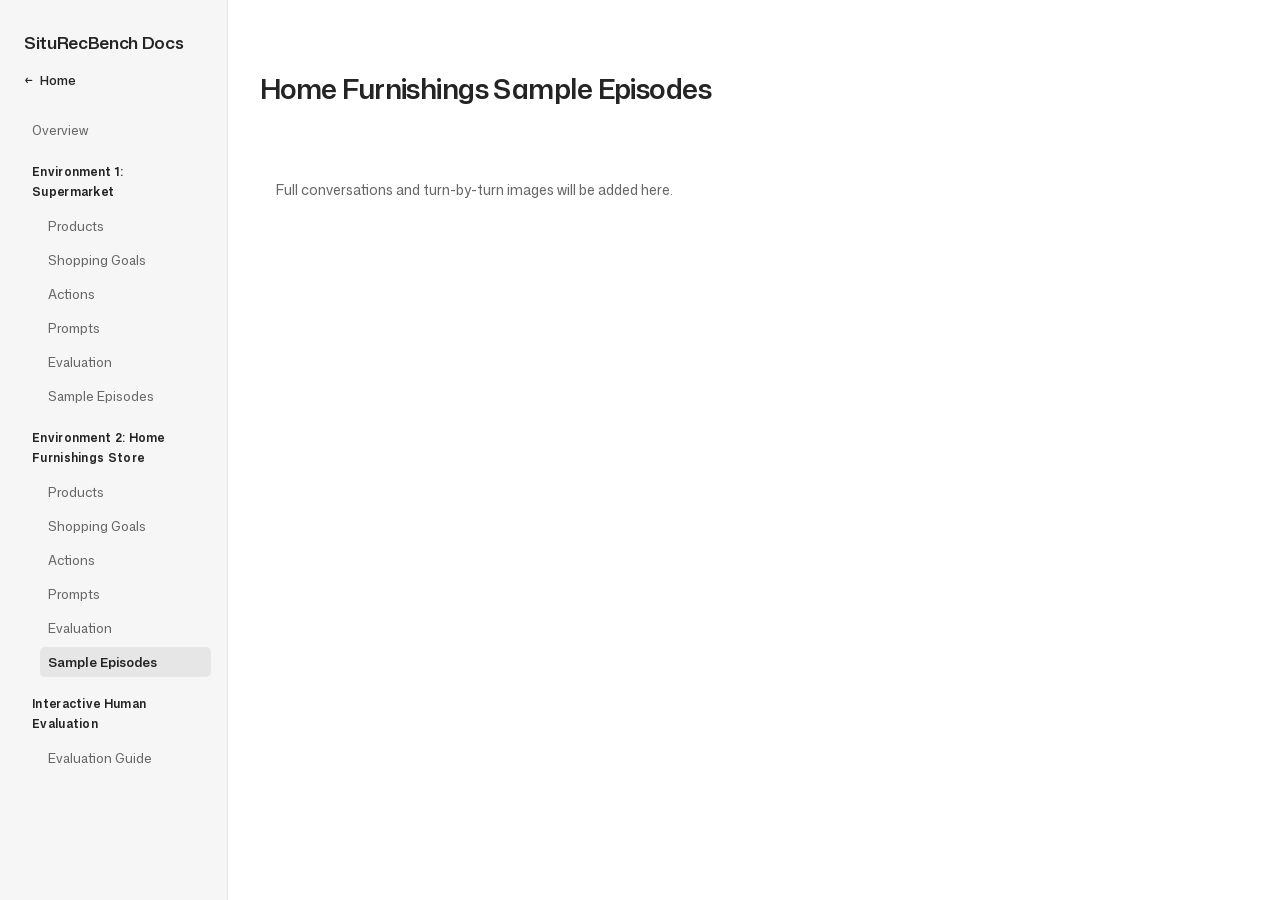
==== SituRecBench/details_pages/furniture_sample_episodes.html @ 9d817281 "Publish SituRecBench website" ====
<!doctype html>
<html lang="en">
<head>
<meta charset="utf-8">
<meta name="viewport" content="width=device-width, initial-scale=1">
<title>Home Furnishings Sample Episodes</title>
<link rel="preload" href="../assets/fonts/mona-sans/MonaSansVF.woff2" as="font" type="font/woff2" crossorigin="anonymous">
<link rel="stylesheet" href="../assets/fonts/mona-sans/fonts.css">

<style data-details-shared>
:root {
  --anchor-offset:24px;
  --content-width:840px;
  --data-width:1040px;
  --bg:#ffffff;
  --panel:#ffffff;
  --paper:#f6f6f6;
  --ink:#242424;
  --muted:#666666;
  --line:#363636;
  --soft-line:#dedede;
  --accent:#555555;
  --hover:#f2f2f2;
  --frame-line:rgba(36,36,36,.10);
  --strong-line:rgba(36,36,36,.20);
  --frame:1px solid var(--frame-line);
  --divider:1px solid rgba(36,36,36,.08);
  --radius:10px;
  --radius-sm:6px;
  --shadow:0 8px 24px rgba(0,0,0,.05);
  --shadow-soft:none;
  --fs-body:15px;
  --fs-sm:14px;
  --docs-nav-size:13px;
  --docs-nav-line:20px;
  --docs-brand-size:17px;
  --docs-nav-row-padding:5px;
  --docs-nav-item-gap:4px;
  --docs-nav-group-gap:12px;
  --docs-top-space:29.3px;
  --docs-brand-line:26px;
  --docs-brand-gap:16px;
  --docs-home-line:19.6px;
  --docs-home-gap:24px;
  --docs-main-top:calc(var(--docs-top-space) + var(--docs-brand-line) + var(--docs-brand-gap));
}
* { box-sizing:border-box; scrollbar-width:none; }
*::-webkit-scrollbar { display:none; }
button, input, select, textarea, pre, code, kbd, samp { font-family:var(--font-family); }
html { scroll-behavior:auto; background:var(--bg); }
body { position:relative; isolation:isolate; margin:0; color:var(--ink); background:var(--bg); font-family:var(--font-family); font-size:var(--fs-body); line-height:1.65; text-rendering:optimizeLegibility; -webkit-font-smoothing:antialiased; }
body.details-document { display:grid; grid-template-columns:204px minmax(0, 1fr) 144px; column-gap:32px; align-items:start; align-content:start; min-height:100dvh; padding:0 24px; }
body.product-document, body.shopping-goals-document { --content-width:var(--data-width); }
button, input, select { font:inherit; }
a:focus-visible, button:focus-visible, input:focus-visible, select:focus-visible, summary:focus-visible { outline:2px solid var(--accent); outline-offset:4px; }
[hidden] { display:none !important; }
main :is(h1,h2,h3)[id], main section[id] { scroll-margin-top:var(--anchor-offset, 108px); }
a { color:inherit; text-decoration:none; }
.skip-link { position:fixed; top:12px; left:24px; z-index:100; padding:10px 14px; border-radius:var(--radius-sm); background:var(--ink); color:var(--panel); transform:translateY(-200%); }
.skip-link:focus { transform:none; }
.docs-sidebar { display:block; grid-column:1; grid-row:1 / span 2; position:sticky; top:0; z-index:30; width:calc(100% + 24px); min-width:0; height:100dvh; min-height:0; margin-left:-24px; padding:var(--docs-top-space) 16px var(--docs-top-space) 24px; overflow-x:hidden; overflow-y:auto; overscroll-behavior:contain; border-right:var(--divider); background:var(--paper); font-family:var(--font-family); font-size:var(--docs-nav-size); line-height:var(--docs-nav-line); }
.docs-sidebar-header { align-self:start; min-width:0; }
.docs-brand { display:inline-block; margin-bottom:var(--docs-brand-gap); color:var(--ink); font-size:var(--docs-brand-size); font-weight:600; line-height:var(--docs-brand-line); letter-spacing:-.02em; white-space:nowrap; }
.docs-brand span { color:inherit; font-weight:inherit; }
.docs-navigation { margin:0; padding:0; border:0; background:transparent; }
.docs-tree { display:grid; gap:var(--docs-nav-group-gap); font-size:var(--docs-nav-size); line-height:var(--docs-nav-line); }
.docs-tree ul { margin:0; padding:0; list-style:none; }
.docs-overview .docs-page-link { font-weight:400; }
.docs-group { margin:0; }
.docs-scene { margin:0; }
.docs-scene + .docs-scene { margin-top:var(--docs-nav-group-gap); }
.docs-scene > .docs-scene-label { display:flex; align-items:center; justify-content:flex-start; gap:0; margin:0; padding:var(--docs-nav-row-padding) 8px; color:var(--ink); font-size:12px; font-weight:650; line-height:inherit; letter-spacing:.025em; }
.docs-scene ul { padding:var(--docs-nav-item-gap) 0 0 16px; }
.docs-tree li + li { margin-top:0; }
.docs-scene li + li { margin-top:var(--docs-nav-item-gap); }
.docs-page-link { display:block; padding:var(--docs-nav-row-padding) 8px; border-radius:5px; color:var(--muted); font-size:inherit; font-weight:400; line-height:inherit; overflow-wrap:anywhere; transition:color 80ms ease, background 80ms ease; }
.docs-page-link:hover { color:var(--ink); background:var(--hover); text-decoration:none; }
.docs-page-link[aria-current="page"] { color:var(--ink); background:#e6e6e6; font-weight:600; }
.docs-home { display:flex; align-items:center; gap:7px; width:fit-content; margin:0 0 var(--docs-home-gap); color:var(--ink); font-size:13px; font-weight:500; line-height:var(--docs-home-line); }
.docs-home:hover { color:var(--ink); }
.docs-sidebar a:focus-visible { outline-offset:-2px; }
@media (min-width:901px) and (max-height:760px) {
  .docs-sidebar { --docs-nav-row-padding:4px; --docs-nav-item-gap:5px; --docs-nav-group-gap:10px; --docs-home-gap:20px; }
}
@media (min-width:901px) and (max-height:680px) {
  .docs-sidebar { --docs-nav-row-padding:2px; --docs-nav-item-gap:2px; --docs-nav-group-gap:9px; --docs-home-gap:16px; }
}
.page-wrap { grid-column:2; grid-row:1; width:100%; min-width:0; max-width:var(--content-width); padding:0; margin:var(--docs-main-top) auto 64px; scroll-margin-top:24px; }
.overview-document .page-wrap { grid-column:2 / -1; grid-row:1; }
.page-wrap :where(div, section, article, header, details, pre) { min-width:0; }
.page-wrap :where(code, h1, h2, h3, summary, .api-group-note) { overflow-wrap:anywhere; }
.page-content, .hero, .stack, .profile-list, .api-compact, .api-card-body, .api-group, .run-command { grid-template-columns:minmax(0, 1fr); }
.product-page-shell { --content-width:var(--data-width); }
.page-content { min-width:0; display:grid; gap:28px; }
.section-nav { grid-column:3; grid-row:1; position:sticky; top:0; display:flex; align-items:center; height:100dvh; min-width:0; max-width:100%; }
.floating-rail { width:100%; min-width:0; max-width:100%; max-height:calc(100dvh - 96px); padding:0; overflow:auto; border:0; background:transparent; box-shadow:none; }
.floating-rail-links { display:grid; gap:8px; }
.floating-rail-heading { margin:0 0 12px; color:var(--muted); font-size:12px; font-weight:600; text-align:right; }
.floating-rail a { min-height:36px; display:flex; align-items:center; justify-content:flex-end; padding:4px 0; color:#767676; font-size:12px; font-weight:400; line-height:1.4; text-align:right; overflow-wrap:anywhere; opacity:1; transition:font-size 80ms ease, color 80ms ease; }
.floating-rail a:hover, .floating-rail a:focus-visible, .floating-rail a.active { color:var(--line); font-size:12.5px; }
.floating-rail a:focus-visible { outline-offset:-2px; }
.page-tools { display:none; align-items:center; justify-content:flex-end; }
.page-wrap > .page-tools { display:none; margin-bottom:16px; }
.page-tools .section-menu > summary { display:inline-flex; align-items:center; gap:0; width:fit-content; margin:0; padding:0; border:0; background:transparent; color:var(--muted); font-size:12px; font-weight:400; line-height:1.65; text-decoration:none; }
.page-tools .section-menu > summary:hover { color:var(--ink); text-decoration:underline; text-underline-offset:3px; }
.page-tools .section-menu { position:relative; display:none; flex:none; margin:0; padding:0; border:0; }
.section-menu > summary { list-style:none; }
.section-menu > summary::-webkit-details-marker { display:none; }
.section-menu-slot { position:absolute; z-index:45; top:calc(100% + 10px); right:0; width:min(320px, calc(100vw - 40px)); padding:10px 14px; border:var(--frame); border-radius:6px; background:var(--bg); box-shadow:0 6px 20px rgba(0,0,0,.06); }
.section-menu-slot .floating-rail { max-height:min(55dvh, 360px); overflow-y:auto; }
.section-menu-slot .floating-rail-links { display:grid; gap:2px; }
.section-menu-slot .floating-rail-heading { margin-bottom:6px; text-align:left; }
.section-menu-slot .floating-rail a { justify-content:flex-start; min-height:32px; padding:6px 0; text-align:left; white-space:normal; opacity:1; color:var(--muted); }
.section-menu-slot .floating-rail a.active { color:var(--ink); }
.hero { display:grid; gap:12px; padding:12px 0 24px; border-bottom:var(--divider); }
.overview-document .hero { gap:8px; padding:0; border-bottom:0; }
.overview-document .page-content { gap:28px; }
.overview-document .section-heading { margin-top:0; }
.overview-document .stack { gap:8px; }
.overview-directory { display:grid; gap:32px; }
body.details-document.overview-document main.page-wrap .overview-directory > section { display:grid; gap:16px; min-width:0; }
.overview-directory h2 { margin:0; }
.overview-links { display:flex; flex-wrap:wrap; gap:16px 12px; margin-left:var(--docs-content-indent); }
.overview-directory .overview-button { display:inline-flex; align-items:center; justify-content:center; justify-self:start; min-height:42px; min-width:136px; max-width:100%; padding:10px 16px; border:0; border-radius:6px; background:var(--paper); color:var(--ink); font-size:13px; font-weight:500; line-height:1.6; text-decoration:none; transition:background 80ms ease; }
.overview-directory .overview-button:hover { background:#ebebeb; }
.overview-directory .overview-button:focus-visible { outline:2px solid var(--accent); outline-offset:3px; }
.overview-human-link .overview-button { margin-left:var(--docs-content-indent); }
.hero p, .muted { margin:0; color:var(--muted); }
.hero > p { max-width:68ch; }
.hero > p:first-child { color:var(--accent); font-size:14px; font-weight:600; }
.section-heading { display:grid; gap:6px; margin-top:8px; }
.section-heading p { margin:0; color:var(--accent); font-size:14px; }
.section-heading h2 { margin:0; }
.hero h1 { margin:0; max-width:26ch; font-size:30px; font-weight:600; line-height:1.2; letter-spacing:-.02em; text-wrap:balance; }
.page-grid { display:grid; grid-template-columns:minmax(0, 1fr); gap:0; margin-top:0; }
.page-button { display:grid; grid-template-columns:136px minmax(0, 1fr); align-items:baseline; gap:20px; margin:0 -8px; padding:10px 8px; border:0; border-radius:4px; background:transparent; box-shadow:none; transition:background 80ms ease; }
.page-button:hover { background:var(--paper); }
.page-button strong { font-size:15px; font-weight:600; }
.page-button:hover strong { text-decoration:underline; text-underline-offset:3px; }
.page-button span { color:var(--muted); font-size:14px; line-height:1.6; }
.panel { min-width:0; padding:8px 0; border:0; border-radius:0; background:transparent; box-shadow:none; }
.stack { min-width:0; display:grid; gap:16px; }
.two-col { display:grid; grid-template-columns:repeat(2, minmax(0, 1fr)); gap:28px; align-items:start; }
h2 { margin:0 0 12px; font-size:24px; font-weight:600; line-height:1.3; letter-spacing:-.015em; }
h3 { margin:18px 0 10px; font-size:16px; font-weight:600; line-height:1.4; }
pre { margin:0; padding:18px; max-width:100%; max-height:520px; overflow:auto; border:0; border-radius:var(--radius-sm); background:var(--paper); white-space:pre-wrap; overflow-wrap:anywhere; font:14px/1.7 var(--font-family); }
details { border:0; border-radius:0; background:transparent; }
summary { padding:14px 0; cursor:pointer; font-weight:600; }
details[open] > pre { max-height:none; overflow:auto; }
.shopping-goals-page { display:grid; gap:0; min-width:0; }
.shopping-goals-header { display:grid; gap:12px; padding:8px 0 40px; }
.shopping-goals-header h1 { margin:0; color:var(--ink); font-size:30px; line-height:1.2; font-weight:600; letter-spacing:-.6px; }
.shopping-goals-header p { margin:0; color:var(--muted); font-size:15px; line-height:1.65; }
.shopping-goals-page .profile-list { display:grid; grid-template-columns:minmax(0, 1fr); gap:48px; }
.profile-group { display:grid; grid-template-columns:repeat(2, minmax(0, 1fr)); grid-template-rows:repeat(2, auto); gap:64px; min-height:calc(100dvh - 48px); padding:40px 0; align-content:space-around; align-items:start; }
.profile-group-single { min-height:0; grid-template-rows:auto; align-items:start; }
.profile-shopping-goals { display:grid; min-width:0; gap:16px; padding:20px; border:0; border-radius:var(--radius); background:var(--paper); box-shadow:none; }
.profile-json > summary, .shopping_goal-json > summary { display:grid; grid-template-columns:minmax(0, 1fr); align-items:start; gap:6px; padding:0; color:var(--ink); font-weight:400; list-style:none; }
.profile-json > summary::-webkit-details-marker, .shopping_goal-json > summary::-webkit-details-marker { display:none; }
.profile-json h3 { display:flex; align-items:baseline; gap:10px; margin:0; font-weight:400; }
.profile-number, .shopping_goal-number { flex-shrink:0; color:var(--muted); font-size:12px; font-weight:400; line-height:1.65; font-variant-numeric:tabular-nums; }
.profile-number { text-transform:uppercase; }
.profile-name { color:var(--ink); font-size:15px; font-weight:600; line-height:1.5; overflow-wrap:anywhere; }
.profile-json pre, .shopping_goal-json pre { margin-top:12px; padding:14px; border:0; background:var(--paper); font-size:14px; }
.shopping-goals-page summary:focus-visible { outline:2px solid var(--accent); outline-offset:3px; }
.json-label { color:var(--ink); font-size:14px; font-weight:600; }
.shopping_goal-row { display:grid; grid-template-columns:repeat(2, minmax(0, 1fr)); gap:16px; align-items:stretch; }
.shopping_goal-card { min-width:0; min-height:136px; padding:20px; background:var(--bg); border:1px solid #efefef; border-radius:var(--radius-sm); }
.shopping_goal-json > summary { gap:8px; }
.shopping_goal-number { grid-column:1; }
.shopping_goal-text { grid-column:1 / -1; color:var(--ink); font-size:14px; font-weight:600; line-height:1.75; overflow-wrap:anywhere; }
.actions-page { display:grid; gap:32px; }
.actions-header, .actions-section-heading { display:grid; gap:12px; }
.actions-section-heading { display:flex; flex-wrap:wrap; align-items:baseline; gap:4px 12px; }
.actions-header { padding:8px 0 0; }
.actions-header h1 { margin:0; font-size:30px; line-height:1.2; font-weight:600; letter-spacing:-.6px; }
.actions-header p, .actions-section-heading p { margin:0; color:var(--muted); font-size:15px; }
.actions-section { display:grid; gap:20px; }
.actions-section-heading h2 { margin:0; font-size:16px; font-weight:600; line-height:1.5; }
.actions-section-heading p { font-size:13px; line-height:1.5; }
.action-list { min-width:0; margin:0; padding:0; list-style:none; }
.action-entry { min-width:0; }
.action-entry + .action-entry { border-top:var(--divider); }
.action-description { min-width:0; margin:0; color:var(--muted); font-size:14px; font-weight:400; line-height:1.6; overflow-wrap:anywhere; }
.action-description code { font-family:inherit; font-size:inherit; }
.action-name { color:var(--ink); font-weight:600; white-space:nowrap; }
.action-entry > .action-description, .action-call > summary { display:block; width:100%; padding:12px var(--docs-content-indent) 16px; font-size:14px; line-height:1.6; list-style:none; }
.action-entry:first-child > .action-description, .action-entry:first-child .action-call > summary { padding-top:0; }
.action-call > summary::-webkit-details-marker { display:none; }
.action-call-body { display:grid; gap:12px; position:relative; min-width:0; padding:16px calc(2 * var(--docs-content-indent)) 12px; background:#fafafa; }
.action-call-body p { margin:0; color:var(--muted); font-size:14px; }
.action-call-body pre { padding:0; background:transparent; font:13px/1.65 var(--font-family); }
.metric-formula { display:flex; align-items:center; min-width:0; max-width:100%; overflow-x:auto; padding:8px 0; color:var(--ink); font-size:16px; }
.metric-formula math { flex:none; margin:0; }
.metric-fold .action-name { white-space:normal; }
.metric-body p { overflow-wrap:anywhere; }
@media (max-width:600px) { .metric-formula { font-size:14px; } }
.reference-page { display:grid; gap:40px; }
.reference-header { display:grid; gap:12px; padding:8px 0 0; }
.reference-header h1 { margin:0; font-size:30px; line-height:1.2; font-weight:600; letter-spacing:-.6px; }
.reference-header p { margin:0; color:var(--muted); font-size:15px; }
.reference-section { display:grid; gap:20px; }
.reference-section h2 { margin:0; font-size:22px; }
.reference-fold { border-bottom:var(--divider); }
.reference-fold > summary { display:grid; grid-template-columns:180px minmax(0, 1fr); gap:24px; padding:20px 0; list-style:none; }
.reference-fold > summary::-webkit-details-marker { display:none; }
.reference-name { color:var(--ink); font-size:15px; font-weight:600; line-height:1.7; }
.reference-description { color:var(--muted); font-size:14px; font-weight:400; line-height:1.7; }
.reference-fold-body { display:grid; gap:16px; padding:0 0 24px; }
.reference-fold-body pre { font-size:13px; }
.reference-table { width:100%; table-layout:fixed; border-collapse:collapse; text-align:left; }
.reference-name-column { width:204px; }
.reference-table th, .reference-table td { padding:18px 0; border-bottom:var(--divider); vertical-align:top; font-size:14px; line-height:1.7; overflow-wrap:anywhere; }
.reference-table th { padding-right:24px; font-size:15px; font-weight:600; }
.reference-table thead th { padding-top:0; padding-bottom:12px; color:var(--muted); font-size:12px; font-weight:500; }
.reference-section > p { margin:0; color:var(--muted); font-size:14px; }
.prompt-roles { --prompt-indent:16px; display:grid; gap:32px; }
.prompt-roles > .prompt-role { display:grid; gap:12px; min-width:0; padding:0; border:0; }
.prompt-roles > .reference-fold > .reference-fold-body { padding:0; background:transparent; }
.prompt-message-list { display:grid; gap:0; }
.prompt-message + .prompt-message { border-top:var(--divider); }
.prompt-message, .prompt-text { min-width:0; }
.prompt-message-body, .prompt-system-parts { display:grid; gap:12px; min-width:0; }
.prompt-message-body { position:relative; padding:10px calc(2 * var(--prompt-indent)); background:#fafafa; }
.prompt-message-body > span[id], .prompt-long-body > span[id] { position:absolute; top:0; left:0; }
.prompt-message pre { margin:0; }
.prompt-message > summary span, .prompt-long-content > summary span { color:var(--muted); font-weight:400; }
.prompt-message > summary, .prompt-long-content > summary { padding:6px 0; color:var(--ink); font-size:13px; cursor:pointer; list-style:none; }
.prompt-message > summary { padding:10px var(--prompt-indent); }
.prompt-role-heading { margin:0; padding:0; color:var(--ink); font-size:16px; font-weight:600; line-height:1.5; }
.prompt-long-body { position:relative; min-width:0; padding:8px var(--prompt-indent); background:#f4f4f4; }
.prompt-message pre { background:transparent; border:0; border-radius:0; }
.prompt-long-body > pre { padding:0; }
.prompt-text[data-content-format="json"], .prompt-text[data-content-format="text"] { min-width:0; }
.prompt-text[data-content-format="json"] > pre, .prompt-text[data-content-format="text"] > pre { padding:0; background:transparent; border:0; border-radius:0; }
.prompt-text[data-content-format="json"] > .prompt-fragment > pre, .prompt-text[data-content-format="text"] > .prompt-fragment > pre { padding:0; background:transparent; border:0; border-radius:0; }
.prompt-text > details[data-template-token] > summary { color:var(--ink); font-weight:400; text-decoration:none; }
.prompt-text > details[data-template-token] > summary > code { padding:2px 5px; border-radius:3px; background:#ededed; font:12px/1.7 ui-monospace, SFMono-Regular, Consolas, "Liberation Mono", monospace; overflow-wrap:anywhere; box-decoration-break:clone; -webkit-box-decoration-break:clone; }
.prompt-image-sample { display:block; width:auto; max-width:100%; height:auto; margin:0 0 12px; }
.prompt-markdown { min-width:0; font-size:14px; line-height:1.7; overflow-wrap:anywhere; }
.prompt-markdown p { margin:0 0 12px; }
body.details-document main.page-wrap .prompt-markdown :is(h1,h2,h3,h4,h5,h6) { margin:18px 0 8px; font-size:16px; font-weight:600; line-height:1.5; letter-spacing:normal; }
.prompt-markdown :is(ul,ol) { margin:0 0 12px; padding-left:22px; }
.prompt-markdown li { margin:4px 0; }
.prompt-markdown li > p { margin:0; }
body.details-document main.page-wrap .prompt-markdown > :first-child { margin-top:0; }
body.details-document main.page-wrap .prompt-markdown > :last-child { margin-bottom:0; }
.prompt-markdown code { font-family:var(--font-family); font-size:inherit; overflow-wrap:anywhere; }
@media (max-width:700px) {
  .prompt-roles { --prompt-indent:12px; }
  .reference-header h1 { font-size:28px; }
  .reference-fold > summary { grid-template-columns:minmax(0, 1fr); gap:6px; padding:16px 0; }
  .reference-name-column { width:34%; }
  .reference-table th { padding-right:16px; font-size:14px; }
}
@media (max-width:700px) {
  .actions-header h1 { font-size:28px; }
}
@media (min-width:901px) and (max-height:760px) {
  .profile-group { padding:24px 0; row-gap:24px; }
  .shopping_goal-card { min-height:116px; padding:16px 20px; }
}
@media (max-width:700px) {
  .shopping-goals-header h1 { font-size:28px; }
  .profile-group { grid-template-columns:minmax(0, 1fr); }
  .profile-shopping-goals { padding:16px; }
  .shopping_goal-card { min-height:124px; padding:16px; }
}
@media (max-width:900px) {
  .profile-group { min-height:0; grid-template-rows:none; gap:48px 32px; padding:16px 0; align-items:start; }
}
.api-lead { display:grid; gap:10px; }
.class-signature, .method-signature, .attribute-signature { margin:0; padding:14px 16px; border:0; border-radius:var(--radius-sm); background:var(--paper); color:var(--ink); font:14px/1.65 var(--font-family); overflow:auto; }
.api-list { display:grid; gap:9px; margin:0; padding:0; list-style:none; }
.api-list li { display:grid; gap:4px; padding:10px 0; border-bottom:var(--divider); }
.api-list li:last-child { border-bottom:0; }
.api-list code, .api-card code { font-family:var(--font-family); font-size:.95em; }
.api-card { display:block; border:0; border-bottom:var(--divider); border-radius:0; background:transparent; box-shadow:none; overflow:visible; }
.api-card > summary { display:grid; gap:8px 16px; padding:20px 0; list-style:none; cursor:pointer; background:transparent; }
.api-card > summary::-webkit-details-marker { display:none; }
.api-card[open] > summary { border-bottom:0; background:transparent; }
.api-summary-head { min-width:0; grid-column:1; color:var(--ink); font-size:16px; font-weight:600; overflow-wrap:anywhere; }
.api-summary-desc { min-width:0; grid-column:1; color:var(--muted); font-size:15px; font-weight:400; line-height:1.6; overflow-wrap:anywhere; }
.api-card:not([open]) .api-summary-desc { display:-webkit-box; -webkit-box-orient:vertical; -webkit-line-clamp:2; line-clamp:2; overflow:hidden; }
.api-card[open] > summary .api-summary-desc { display:none; }
.api-card-body { display:grid; gap:14px; padding:0 0 24px; }
.api-card p { margin:0; }
.api-subhead { margin:4px 0 -4px; color:var(--muted); font-size:13px; font-weight:600; }
.api-card ul { margin:0; padding-left:18px; }
.api-card li { margin:4px 0; }
.api-grid { display:grid; grid-template-columns:repeat(2, minmax(0, 1fr)); gap:16px 32px; align-items:start; }
.api-compact { display:grid; gap:10px; }
.api-group { display:grid; gap:16px; padding-top:16px; border-top:var(--divider); }
.api-group h3 { margin:0; font-size:16px; }
.api-group-note { margin:0; color:var(--muted); font-weight:400; line-height:1.65; }
.human-page { display:grid; gap:28px; font-size:13px; }
.human-page .hero { justify-items:start; text-align:left; }
.human-page .hero h1 { max-width:none; font-size:32px; }
.human-page .human-developer-credit { color:var(--muted); font-size:16px; line-height:1.6; }
.human-developer-credit a { color:#209cee; font-weight:600; white-space:nowrap; }
.human-developer-credit a:hover { color:#1676b7; text-decoration:underline; }
.human-page h2 { margin-bottom:0; font-size:18px; }
.human-page h3 { margin:0; font-size:15px; }
.human-page .stack { gap:12px; }
.human-interface-figure { margin:0; }
.human-interface-placeholder { display:flex; flex-direction:column; align-items:center; justify-content:center; gap:6px; aspect-ratio:16 / 9; padding:20px; border:var(--frame); background:var(--paper); color:var(--muted); text-align:center; }
.human-interface-placeholder span { color:var(--muted); font-size:12px; }
.human-feature-grid { display:grid; grid-template-columns:repeat(3, minmax(0, 1fr)); gap:24px; }
.human-feature { display:grid; align-content:start; gap:8px; padding-top:12px; border-top:var(--divider); }
@media (max-width:600px) {
  .human-feature-grid { grid-template-columns:minmax(0, 1fr); gap:16px; }
}
.api-snapshot > summary { font-size:16px; }
.eval-flow { display:grid; grid-template-columns:repeat(3, minmax(0, 1fr)); gap:28px; }
.eval-flow-item { display:grid; align-content:start; gap:10px; padding:16px 0; border:0; border-top:var(--divider); border-radius:0; background:transparent; box-shadow:none; }
.eval-flow-item b { color:var(--ink); font-size:16px; }
.eval-flow-item span { color:var(--muted); font-weight:400; line-height:1.6; }
.run-plan-stats { display:grid; grid-template-columns:repeat(4, minmax(0, 1fr)); gap:24px; }
.run-plan-stat { display:grid; align-content:start; gap:8px; padding:12px 0; border:0; border-radius:0; background:transparent; box-shadow:none; }
.run-plan-stat b { font-size:24px; font-weight:600; line-height:1.15; }
.run-plan-stat span { color:var(--muted); font-size:14px; font-weight:400; line-height:1.5; }
.run-plan-layout { display:grid; grid-template-columns:minmax(0, 1fr); gap:24px; }
.run-plan-table-wrap { width:100%; min-width:0; max-width:100%; overflow:auto; border:0; border-radius:0; background:var(--panel); box-shadow:none; }
.run-plan-table { min-width:960px; width:100%; border-collapse:collapse; }
.run-plan-table th, .run-plan-table td { padding:14px 12px; border-bottom:var(--divider); vertical-align:top; text-align:left; font-size:14px; line-height:1.6; overflow-wrap:anywhere; }
.run-plan-table th { color:var(--muted); font-size:13px; background:var(--paper); white-space:nowrap; }
.run-plan-table tr:last-child td { border-bottom:0; }
.run-plan-table code, .run-command code { font-family:var(--font-family); font-size:.92em; }
.run-command { display:grid; gap:12px; padding:18px 0; border:0; border-top:var(--divider); border-radius:0; background:transparent; box-shadow:none; }
.run-command strong { font-size:16px; }
.run-command p { margin:0; color:var(--muted); font-weight:400; line-height:1.6; }
.metric-map { width:100%; table-layout:fixed; border-collapse:collapse; border:0; border-radius:0; background:var(--panel); box-shadow:none; }
.metric-map th, .metric-map td { padding:14px 12px; border-bottom:var(--divider); vertical-align:top; text-align:left; font-size:14px; line-height:1.6; overflow-wrap:anywhere; }
.metric-map th { color:var(--muted); font-size:13px; background:var(--paper); }
.metric-map tr:last-child td { border-bottom:0; }
.metric-map code { font-family:var(--font-family); font-size:.92em; }
.metric-list { display:grid; gap:4px; margin:0; padding:0; list-style:none; }
.metric-list li { overflow-wrap:anywhere; }
@media (max-width: 1399px) {
  body.details-document { grid-template-columns:204px minmax(0, 1fr); column-gap:32px; }
  .page-wrap { grid-row:1; }
  .section-nav { display:none; }
  .page-tools, .page-wrap > .page-tools { display:flex; }
  .page-tools .section-menu { display:block; }
}
@media (max-width: 1100px) {
  .two-col, .api-grid, .eval-flow, .run-plan-stats { grid-template-columns:1fr; }
}
@media (max-width: 900px) {
  body.details-document { grid-template-columns:minmax(0, 1fr); column-gap:0; padding:0 20px; }
  .docs-sidebar { display:block; grid-column:1; grid-row:1; position:static; width:100%; height:auto; min-height:0; max-height:none; margin:var(--docs-top-space) 0 0; padding:0 0 16px; overflow:visible; overscroll-behavior:auto; border-right:0; border-bottom:var(--divider); background:var(--bg); }
  .docs-brand { margin-bottom:0; font-size:var(--docs-brand-size); }
  .docs-navigation { margin-top:16px; padding:0; }
  .docs-tree { grid-template-columns:minmax(0, 1fr); padding-top:16px; }
  .docs-home { margin:12px 0 0; }
  .page-wrap { grid-column:1; grid-row:2; margin-top:40px; }
  .overview-document .page-wrap { grid-column:1; grid-row:2; }
  .hero h1 { font-size:28px; }
  .shopping_goal-row { grid-template-columns:1fr; }
  .panel { padding:6px 0; }
}
@media (max-width: 640px) {
  .page-button { grid-template-columns:112px minmax(0, 1fr); gap:16px; }
}
@media (max-width: 560px) {
  h2 { font-size:22px; }
}
@media (max-width: 480px) {
  .docs-tree { grid-template-columns:1fr; }
  .page-button { grid-template-columns:minmax(0, 1fr); gap:4px; }
}
@media (prefers-reduced-motion: reduce) {
  .floating-rail a, .docs-page-link, .page-button { transition:none; }
}
details > summary { list-style:none; }
details > summary::marker { content:""; }
details > summary::-webkit-details-marker { display:none; }

/* Shared Details typography and spacing. Keep this after page-specific styles. */
body.details-document {
  --fs-body:14px;
  --docs-title-size:28px;
  --docs-section-size:18px;
  --docs-section-gap:28px;
  --docs-title-gap:72px;
  --docs-content-indent:16px;
  --docs-table-row-height:97px;
}
body.details-document main.page-wrap { position:relative; width:100%; max-width:none; margin-left:0; margin-right:0; }
body.details-document.overview-document main.page-wrap { grid-column:2; }
body.details-document main.page-wrap h2 { margin:0; }
body.details-document main.page-wrap .profile-list { gap:24px; }
body.details-document main.page-wrap .profile-group { min-height:0; padding:0; gap:24px 20px; grid-template-rows:none; align-content:start; }
body.details-document main.page-wrap .catalog-tools { margin:0; padding:0; gap:0; }
body.details-document main.page-wrap .prompt-roles { gap:28px; }
body.details-document main.page-wrap .prompt-roles > .prompt-role { gap:16px; }
body.details-document main.page-wrap .reference-fold > summary { padding:12px 0; }
body.details-document main.page-wrap :is(.prompt-message > summary, .prompt-long-content > summary, .location-index-panel > summary) { font-size:14px; line-height:1.6; }
body.details-document main.page-wrap .prompt-message > summary { padding-top:12px; padding-bottom:12px; }
@media (max-width:900px) {
  body.details-document.overview-document main.page-wrap { grid-column:1; }
}

body.details-document main.page-wrap :is(.page-content, .reference-page, .actions-page, .human-page, .shopping-goals-page) { row-gap:var(--docs-section-gap); }
body.details-document main.page-wrap.page-content { row-gap:var(--docs-section-gap); }
body.details-document main.page-wrap .docs-page-heading {
  display:grid; gap:12px; padding:0; border:0;
  margin:0 0 calc(var(--docs-title-gap) - var(--docs-section-gap));
}
body.details-document.overview-document main.page-wrap .docs-page-heading {
  margin-bottom:calc(var(--docs-title-gap) - var(--docs-section-gap) + 8px);
}
body.details-document main.page-wrap .docs-page-heading ~ :not(script) {
  margin-left:var(--docs-content-indent);
  width:calc(100% - var(--docs-content-indent));
}
/* Shared hierarchy: indent children once per semantic level, not per layout wrapper. */
body.details-document main.page-wrap :is(.reference-section, .stack, .api-group, .overview-human, .human-feature, .catalog-section, .catalog-subgroup, #reference-snapshots) > :is(h2,h3,h4,h5,h6) ~ :not(h2,h3,h4,h5,h6,script,span[id]),
body.details-document main.page-wrap .reference-fold-body > h3 ~ :is(details, pre, .api-compact),
body.details-document main.page-wrap .page-content details:not(.prompt-message):not(.prompt-long-content):not(.action-call) > :not(summary,script,style),
body.details-document main.page-wrap .api-summary-desc,
body.details-document main.page-wrap .api-lead > .class-signature + p,
body.details-document main.page-wrap .api-card-body > .method-signature + p,
body.details-document main.page-wrap .api-card-body > .api-subhead + ul,
body.details-document main.page-wrap .run-command > strong ~ p,
body.details-document main.page-wrap .catalog-map-key > .catalog-map-title ~ p {
  min-width:0;
  margin-left:var(--docs-content-indent);
  width:calc(100% - var(--docs-content-indent));
}
/* Prompt message and inline sample containers already express these same levels. */
.prompt-roles { --prompt-indent:var(--docs-content-indent); }
body.details-document main.page-wrap :is(.api-card-body, .api-lead) { overflow-wrap:anywhere; }
/* Preserve the map links' existing 8px click padding around the indented text. */
body.details-document main.page-wrap .catalog-map-key > .catalog-map-title ~ a {
  margin-left:calc(var(--docs-content-indent) - 8px);
  width:calc(100% - var(--docs-content-indent) + 16px);
}
@media (max-width:700px) {
  body.details-document main.page-wrap .reference-fold > summary > .reference-description {
    margin-left:var(--docs-content-indent);
    width:calc(100% - var(--docs-content-indent));
  }
}
/* End shared hierarchy. */
body.details-document main.page-wrap h1 {
  margin:0; padding:0; max-width:none; color:var(--ink);
  font-size:var(--docs-title-size); font-weight:600; line-height:1.25;
  letter-spacing:-.02em; text-align:left; text-wrap:wrap;
}
body.details-document main.page-wrap h2 {
  font-size:var(--docs-section-size); font-weight:600; line-height:1.4; letter-spacing:-.015em;
}
body.details-document main.page-wrap h3 { font-size:15px; line-height:1.5; }
body.details-document main.page-wrap :is(.human-page, .human-developer-credit, .api-group-note, .shopping_goal-text, .reference-description, .catalog-location) { font-size:14px; line-height:1.65; }
body.details-document main.page-wrap .reference-name { font-size:15px; line-height:1.5; }
body.details-document main.page-wrap :is(.reference-section, .actions-section, .stack) { gap:16px; }
body.details-document main.page-wrap .catalog-section { margin-top:0; }
body.details-document main.page-wrap .catalog-section > h2 { margin-bottom:16px; padding-bottom:0; border-bottom:0; }
body.details-document main.page-wrap .profile-group:first-child { padding-top:0; }
body.details-document main.page-wrap .catalog-map { display:grid; grid-template-columns:minmax(320px,max-content) minmax(0,1fr); align-items:start; gap:48px; padding:0; }
body.details-document main.page-wrap .catalog-map-key a { text-decoration:none; text-underline-offset:3px; border-radius:0; background:transparent; }
body.details-document main.page-wrap .catalog-map-key a:is(:hover,:focus-visible) { text-decoration:underline; background:transparent; }
body.details-document main.page-wrap .catalog-map-key a code { color:inherit; }
body.details-document main.page-wrap .catalog-map-image { width:auto; max-width:100%; justify-self:start; object-position:left top; }
body.details-document main.page-wrap .catalog-map-image-supermarket { height:220px; }
body.details-document main.page-wrap .catalog-card .catalog-name { font-size:15px; line-height:1.5; }
body.details-document main.page-wrap :is(.catalog-badge, .catalog-price, .catalog-map-title, .catalog-map-note, .profile-number, .shopping_goal-number) { font-size:13px; }
body.details-document main.page-wrap table { font-size:14px; line-height:1.6; }
body.details-document main.page-wrap table tbody tr { height:var(--docs-table-row-height); }
body.details-document main.page-wrap table :is(th, td) { padding:12px 16px; font-size:14px; line-height:1.6; vertical-align:top; }
body.details-document main.page-wrap table tr > :first-child { padding-left:0; }
body.details-document main.page-wrap table tr > :last-child { padding-right:0; }
body.details-document main.page-wrap table thead th { padding-top:0; padding-bottom:12px; font-size:13px; font-weight:500; color:var(--muted); }
body.details-document main.page-wrap table h3 { font-size:14px; line-height:1.6; }
body.details-document main.page-wrap :is(.reference-fold-body pre, .action-call-body pre, .catalog-data pre, .profile-json pre, .shopping_goal-json pre) { font-size:13px; line-height:1.65; }
body.details-document main.page-wrap > .page-tools,
body.details-document main.page-wrap .docs-page-heading > .page-tools { position:absolute; top:6px; right:0; margin:0; z-index:10; }
@media (max-width:1399px) {
  body.details-document:not(.overview-document) main.page-wrap h1 { padding-right:76px; }
}
@media (max-width:900px) {
  body.details-document { --docs-top-space:24.7px; --docs-title-size:26px; --docs-title-gap:64px; --docs-section-gap:24px; --docs-table-row-height:141px; }
}
@media (max-width:700px) {
  body.details-document main.page-wrap .catalog-map { grid-template-columns:minmax(0,1fr); gap:16px; }
}
@media (max-width:600px) {
  body.details-document main.page-wrap .catalog-map-image-supermarket { height:190px; }
  body.details-document main.page-wrap table :is(th, td) { padding-left:10px; padding-right:10px; }
  body.details-document main.page-wrap table tr > :first-child { padding-left:0; }
  body.details-document main.page-wrap table tr > :last-child { padding-right:0; }
}
/* Shared vertical rhythm: section 24, child 12, supporting text 8. */
body.details-document {
  --docs-section-gap:24px;
  --docs-child-gap:12px;
  --docs-detail-gap:8px;
  --docs-row-space:12px;
}
body.details-document main.page-wrap .page-content :is(h2,h3,h4,h5,h6):not(.prompt-markdown *) { margin-top:0; margin-bottom:0; }
body.details-document main.page-wrap .page-content :is(.reference-section, .actions-section, .stack, .api-group, .api-lead, .api-card-body, .reference-fold-body, .action-call-body, .profile-shopping-goals, .prompt-role, .prompt-message-body, .prompt-system-parts, .run-command, .human-feature, .overview-human) { row-gap:var(--docs-child-gap); }
body.details-document main.page-wrap .page-content :is(.stack, .reference-fold-body, .human-feature) > p { margin-top:0; margin-bottom:0; }
body.details-document main.page-wrap .page-content :is(.api-compact, .run-plan-layout, .api-list) { row-gap:0; }
body.details-document main.page-wrap .page-content .api-list > li { padding-top:var(--docs-row-space); padding-bottom:var(--docs-row-space); row-gap:var(--docs-detail-gap); }
body.details-document main.page-wrap .page-content .api-group { padding-top:var(--docs-row-space); }
body.details-document main.page-wrap .page-content :is(.two-col, .api-grid, .eval-flow, .human-feature-grid) { row-gap:var(--docs-section-gap); }
body.details-document main.page-wrap .page-content :is(.reference-fold-body, .api-card-body) { padding-top:0; padding-bottom:var(--docs-row-space); }
body.details-document main.page-wrap .prompt-roles > .prompt-role > .reference-fold-body { padding:0; }
body.details-document main.page-wrap .page-content :is(.reference-fold, .api-card, .api-snapshot, .prompt-message) > summary { padding-top:var(--docs-row-space); padding-bottom:var(--docs-row-space); }
body.details-document main.page-wrap .page-content .reference-section > div > .reference-fold:first-child > summary,
body.details-document main.page-wrap .page-content .api-compact > .api-card:first-child > summary,
body.details-document main.page-wrap .page-content .reference-fold-body > h3 + .api-card > summary,
body.details-document main.page-wrap .page-content .prompt-message-list > .prompt-message:first-child > summary { padding-top:0; }
body.details-document main.page-wrap .page-content :is(.api-card, .reference-fold) > summary { row-gap:var(--docs-detail-gap); }
body.details-document main.page-wrap .page-content .api-subhead { margin-top:0; margin-bottom:0; }
body.details-document main.page-wrap .page-content .actions-section { row-gap:20px; }
body.details-document main.page-wrap .page-content :is(.prompt-message-body, .run-command) { padding-top:var(--docs-row-space); padding-bottom:var(--docs-row-space); }
body.details-document main.page-wrap .page-content :is(.profile-shopping-goals, .shopping_goal-card) { padding:24px; }
@media (max-width:700px) {
  body.details-document main.page-wrap .page-content :is(.profile-shopping-goals, .shopping_goal-card) { padding:20px; }
}
body.details-document main.page-wrap .page-content .prompt-long-body { padding-top:var(--docs-row-space); padding-bottom:var(--docs-row-space); }
body.details-document main.page-wrap .page-content .prompt-long-content > summary { padding-top:var(--docs-detail-gap); padding-bottom:var(--docs-detail-gap); }
body.details-document main.page-wrap .page-content .prompt-roles { row-gap:var(--docs-section-gap); }
body.details-document main.page-wrap .page-content .shopping_goal-row {
  grid-template-columns:repeat(2,minmax(0,1fr));
  gap:var(--docs-section-gap);
}
body.details-document main.page-wrap .page-content .profile-shopping-goals { width:100%; max-width:1172px; }
body.details-document main.page-wrap .page-content .shopping_goal-json > summary { row-gap:var(--docs-detail-gap); }
body.details-document main.page-wrap .page-content :is(.profile-json, .shopping_goal-json) > pre { margin-top:var(--docs-child-gap); }
body.details-document main.page-wrap .page-content .catalog-section > h2 { margin-bottom:var(--docs-child-gap); }
body.details-document main.page-wrap .page-content .catalog-subgroup { margin-bottom:0; }
body.details-document main.page-wrap .page-content .catalog-info { padding-top:var(--docs-child-gap); row-gap:var(--docs-detail-gap); }
body.details-document main.page-wrap .page-content .catalog-map-note { margin-top:0; padding:6px 0; color:var(--ink); font-size:14px; line-height:1.5; }
body.details-document main.page-wrap .page-content .run-plan-stat { padding-top:0; padding-bottom:0; row-gap:var(--docs-detail-gap); }
body.details-document main.page-wrap .page-content .prompt-markdown :is(h1,h2,h3,h4,h5,h6) { margin-top:16px; margin-bottom:12px; }
body.details-document main.page-wrap .page-content .prompt-markdown > :first-child { margin-top:0; }
body.details-document main.page-wrap .page-content .prompt-markdown > :last-child { margin-bottom:0; }
body.details-document main.page-wrap .page-content .prompt-markdown > :is(h1,h2,h3,h4,h5,h6):last-child { margin-bottom:12px; }
body.details-document main.page-wrap .page-content .prompt-roles > .prompt-role { row-gap:20px; }
body.details-document main.page-wrap .page-content .prompt-message > summary { padding-bottom:16px; }
body.details-document main.page-wrap .page-content :is(.prompt-message-body, .prompt-long-body) { padding-top:16px; }
body.details-document main.page-wrap .page-content .prompt-long-content > summary { padding-bottom:12px; }
body.details-document main.page-wrap .shopping_goal-meta {
  display:flex; flex-direction:column; align-items:flex-start; gap:5px; min-width:0;
  grid-column:1 / -1; margin-left:0; width:100%;
  color:var(--muted); font-size:13px; font-weight:400; line-height:1.4;
}
body.details-document main.page-wrap .profile-group {
  grid-template-columns:minmax(0,1fr); grid-template-rows:auto; min-height:0; align-content:start;
}
@media (max-width:700px) {
  body.details-document main.page-wrap .page-content .shopping_goal-row { grid-template-columns:minmax(0,1fr); }
}
body.details-document main.page-wrap .disclosure-preview { position:relative; min-width:0; }
body.details-document main.page-wrap .profile-heading,
body.details-document main.page-wrap .shopping_goal-heading { margin:0; padding-right:88px; }
body.details-document main.page-wrap .profile-heading { display:flex; align-items:baseline; gap:10px; font-weight:400; }
body.details-document main.page-wrap .shopping_goal-heading { display:flex; align-items:baseline; gap:8px; }
body.details-document main.page-wrap .shopping_goal-heading { min-height:var(--goal-heading-height,0px); }
body.details-document main.page-wrap .profile-heading { min-height:var(--goal-profile-height,0px); }
body.details-document main.page-wrap .shopping_goal-field { display:block; width:100%; min-width:0; }
body.details-document main.page-wrap .shopping_goal-heading > .shopping_goal-text { min-width:0; }
body.details-document main.page-wrap .disclosure-preview > .shopping_goal-meta { margin-top:var(--docs-detail-gap); }
body.details-document main.page-wrap .disclosure-toggle {
  position:absolute; top:0; right:0; display:block;
  width:fit-content; padding:0; color:#707070; font-size:12px; font-weight:400; line-height:23px;
  text-decoration:none; text-underline-offset:3px;
}
body.details-document main.page-wrap .disclosure-toggle:is(:hover,:focus-visible) { color:var(--ink); text-decoration:underline; }
body.details-document main.page-wrap .disclosure-hint {
  display:inline-block; margin-left:10px; color:#707070;
  appearance:none; border:0; padding:0; background:transparent; cursor:pointer;
  font-family:inherit; font-size:12px; font-weight:400; line-height:1.6;
  text-decoration:none; text-underline-offset:3px; white-space:nowrap;
}
body.details-document main.page-wrap .disclosure-hint:is(:hover,:focus-visible) { color:var(--ink); text-decoration:underline; }
body.details-document main.page-wrap .page-content summary:not(.disclosure-toggle) { cursor:default; text-decoration:none; }
body.details-document main.page-wrap :is(.reference-fold, .api-card) > summary { position:relative; padding-right:50px; }
body.details-document main.page-wrap :is(.reference-fold, .api-card) > summary > .disclosure-hint { position:absolute; top:var(--docs-row-space); right:0; margin:0; }
body.details-document main.page-wrap .reference-section > div > .reference-fold:first-child > summary > .disclosure-hint,
body.details-document main.page-wrap .api-compact > .api-card:first-child > summary > .disclosure-hint,
body.details-document main.page-wrap .reference-fold-body > h3 + .api-card > summary > .disclosure-hint { top:0; }
details > summary .disclosure-open { display:none; }
details[open] > summary .disclosure-open { display:inline; }
details[open] > summary .disclosure-closed { display:none; }
body.details-document main.page-wrap .shopping_goal-attribute {
  display:inline-block; max-width:100%; padding:2px 6px;
  border-radius:4px; background:var(--paper); overflow-wrap:anywhere;
}
/* End shared vertical rhythm. */
</style>
</head>
<body class="details-document">

<a class="skip-link" href="#main-content">Skip to content</a>
<aside class="docs-sidebar" aria-label="Documentation navigation">
  <div class="docs-sidebar-header">
  <a class="docs-brand" href="../index.html">SituRecBench <span>Docs</span></a>
  <a class="docs-home" href="../index.html"><span aria-hidden="true">←</span> Home</a>
  </div>
  <div class="docs-navigation">
    <nav class="docs-tree" aria-label="Documentation pages">
      <ul class="docs-overview"><li><a class="docs-page-link" href="../details.html">Overview</a></li></ul>
      <div class="docs-group">
        <section class="docs-scene" data-docs-scene="supermarket"><h2 class="docs-scene-label">Environment 1: Supermarket</h2><ul><li><a class="docs-page-link" href="supermarket_products.html">Products</a></li><li><a class="docs-page-link" href="supermarket_shopping_goals.html">Shopping Goals</a></li><li><a class="docs-page-link" href="supermarket_actions.html">Actions</a></li><li><a class="docs-page-link" href="supermarket_prompt.html">Prompts</a></li><li><a class="docs-page-link" href="supermarket_evaluation.html">Evaluation</a></li><li><a class="docs-page-link" href="supermarket_sample_episodes.html">Sample Episodes</a></li></ul></section><section class="docs-scene" data-docs-scene="furniture"><h2 class="docs-scene-label">Environment 2: Home Furnishings Store</h2><ul><li><a class="docs-page-link" href="furniture_products.html">Products</a></li><li><a class="docs-page-link" href="furniture_shopping_goals.html">Shopping Goals</a></li><li><a class="docs-page-link" href="furniture_actions.html">Actions</a></li><li><a class="docs-page-link" href="furniture_prompt.html">Prompts</a></li><li><a class="docs-page-link" href="furniture_evaluation.html">Evaluation</a></li><li><a class="docs-page-link" href="furniture_sample_episodes.html" aria-current="page">Sample Episodes</a></li></ul></section>
      </div>
      <section class="docs-scene docs-human">
        <h2 class="docs-scene-label">Interactive Human Evaluation</h2><ul><li><a class="docs-page-link" href="human_interaction.html">Evaluation Guide</a></li></ul>
      </section>
    </nav>
  </div>
</aside>


<main class="page-wrap" id="main-content" tabindex="-1">
  
  <div class="page-content"><div class="reference-page"><header class="reference-header docs-page-heading"><h1>Home Furnishings Sample Episodes</h1></header><p class="api-group-note">Full conversations and turn-by-turn images will be added here.</p></div></div>
</main>

<script>
(() => {
  const rail = document.querySelector('.floating-rail');
  if (!rail) return;
  const railHost = rail.closest('.section-nav');
  const sectionMenu = document.querySelector('.section-menu');
  const sectionSummary = sectionMenu && sectionMenu.querySelector('summary');
  const compact = window.matchMedia('(max-width: 1399px)');
  const syncRail = () => {
    if (!sectionMenu) return;
    const focused = document.activeElement;
    const hadRailFocus = rail.contains(focused);
    const hadSummaryFocus = focused === sectionSummary;
    sectionMenu.open = false;
    (compact.matches ? sectionMenu.querySelector('.section-menu-slot') : railHost).appendChild(rail);
    if (compact.matches && hadRailFocus) sectionSummary.focus();
    if (!compact.matches && (hadRailFocus || hadSummaryFocus)) {
      (rail.querySelector('[aria-current="location"]') || rail.querySelector('a'))?.focus();
    }
  };
  compact.addEventListener('change', syncRail);
  syncRail();
  if (sectionMenu) {
    sectionMenu.addEventListener('keydown', (event) => {
      if (event.key !== 'Escape' || !sectionMenu.open) return;
      event.preventDefault();
      sectionMenu.open = false;
      sectionSummary.focus();
    });
    document.addEventListener('click', (event) => {
      if (sectionMenu.open && !sectionMenu.contains(event.target)) {
        const hadFocus = sectionMenu.contains(document.activeElement);
        sectionMenu.open = false;
        if (hadFocus) sectionSummary.focus({preventScroll:true});
      }
    });
  }
  const linksBox = rail.querySelector('.floating-rail-links');
  const slug = (text) => String(text || '').toLowerCase().replace(/[^a-z0-9]+/g, '-').replace(/^-|-$/g, '').slice(0, 70);
  const profileGroups = Array.from(document.querySelectorAll('.shopping-goals-page .profile-group[data-nav-label]'));
  const promptRoles = Array.from(document.querySelectorAll('.prompt-roles > .prompt-role > .prompt-role-heading'));
  const headings = profileGroups.length ? profileGroups : promptRoles.length ? promptRoles : Array.from(document.querySelectorAll('main h1, main h2, main:not(.product-page-shell) h3[id]')).filter((node) => (node.textContent || '').trim() && !(node.tagName === 'H3' && node.closest('.actions-page')) && !node.closest('.reference-fold-body'));
  const seen = new Set();
  const items = headings.map((node, index) => {
    if (!node.id) {
      const base = slug(node.textContent) || `section-${index + 1}`;
      let id = base;
      let count = 2;
      while (document.getElementById(id) || seen.has(id)) id = `${base}-${count++}`;
      node.id = id;
    }
    seen.add(node.id);
    // Preserve existing title deep links without repeating the title in the chapter menu.
    if (node.tagName === 'H1') return null;
    const link = document.createElement('a');
    link.href = `#${node.id}`;
    link.textContent = (node.dataset.navLabel || node.textContent || '').trim().replace(/\s+/g, ' ');
    linksBox.appendChild(link);
    link.addEventListener('click', (event) => {
      if (event.button !== 0 || event.metaKey || event.ctrlKey || event.shiftKey || event.altKey) return;
      event.preventDefault();
      if (sectionMenu) sectionMenu.open = false;
      let ancestor = node.parentElement;
      while (ancestor) {
        if (ancestor.tagName === 'DETAILS') ancestor.open = true;
        ancestor = ancestor.parentElement;
      }
      const top = node.getBoundingClientRect().top + window.scrollY - topOffset();
      window.scrollTo({top:Math.max(0, top), behavior:'auto'});
      history.replaceState(null, '', `#${node.id}`);
      node.setAttribute('tabindex', '-1');
      node.focus({preventScroll:true});
      setActive();
    });
    return {node, link};
  }).filter(Boolean);
  if (!items.length) { (rail.closest('.section-nav') || rail).remove(); return; }
  const topOffset = () => 24;
  const setActive = () => {
    const offset = topOffset();
    const offsetValue = `${offset}px`;
    if (document.documentElement.style.getPropertyValue('--anchor-offset') !== offsetValue) {
      document.documentElement.style.setProperty('--anchor-offset', offsetValue);
    }
    const visible = items.filter((item) => {
      const hidden = Boolean(item.node.closest('[hidden]'));
      item.link.hidden = hidden;
      return !hidden && item.node.getClientRects().length > 0;
    });
    let active = visible[0];
    for (const item of visible) {
      if (item.node.getBoundingClientRect().top <= offset + 2) active = item;
    }
    if (window.scrollY > 0 && window.scrollY + window.innerHeight >= document.documentElement.scrollHeight - 2) active = visible[visible.length - 1];
    items.forEach((item) => {
      item.link.classList.toggle('active', item === active);
      if (item === active) item.link.setAttribute('aria-current', 'location');
      else item.link.removeAttribute('aria-current');
    });
  };
  let pending = false;
  const queueActive = () => {
    if (pending) return;
    pending = true;
    requestAnimationFrame(() => { pending = false; setActive(); });
  };
  document.addEventListener('scroll', queueActive, {passive:true});
  window.addEventListener('resize', queueActive);
  document.addEventListener('catalog:filtered', queueActive);
  document.querySelector('main') && new MutationObserver(queueActive).observe(document.querySelector('main'), {subtree:true, attributes:true, attributeFilter:['hidden']});
  setActive();
})();
(() => {
  if (!document.querySelector('.reference-page')) return;
  const revealHash = (hash = location.hash) => {
    let target;
    try { target = document.getElementById(decodeURIComponent(hash.slice(1))); }
    catch (_) { return; }
    if (!target || !target.closest('.reference-page')) return;
    let opened = false;
    for (let ancestor = target.parentElement; ancestor; ancestor = ancestor.parentElement) {
      if (ancestor.tagName === 'DETAILS' && !ancestor.open) {
        ancestor.open = true;
        opened = true;
      }
    }
    if (opened) window.scrollTo({top:Math.max(0, target.getBoundingClientRect().top + window.scrollY - 24), behavior:'auto'});
  };
  revealHash();
  window.addEventListener('hashchange', () => revealHash());
})();
</script>


<script data-disclosure-controls>
(() => {
  document.querySelectorAll('.page-content details > summary').forEach((summary) => {
    const button = Array.from(summary.children).find((node) => node.classList.contains('disclosure-hint'));
    if (!button) return;
    const details = summary.parentElement;
    const label = Array.from(summary.childNodes).filter((node) => node !== button)
      .map((node) => node.textContent).join(' ').replace(/\s+/g, ' ').trim();
    const sync = () => {
      button.setAttribute('aria-expanded', String(details.open));
      button.setAttribute('aria-label', `${details.open ? 'Hide' : 'View'} ${label}`);
    };
    summary.addEventListener('click', (event) => {
      if (event.target.closest('a')) return;
      event.preventDefault();
      if (!button.contains(event.target)) return;
      details.open = !details.open;
      sync();
    });
    details.addEventListener('toggle', sync);
    sync();
  });
})();
</script>


<script data-docs-navigation-loading>
(() => {
  const menu = document.querySelector('.docs-tree');
  const connection = navigator.connection;
  if (!menu || !/^https?:$/.test(location.protocol) || connection?.saveData || /^(slow-)?2g$/.test(connection?.effectiveType || '')) return;
  const allowed = new Set(Array.from(menu.querySelectorAll('a[href]'))
    .filter((link) => link.origin === location.origin && link.pathname !== location.pathname && !link.hasAttribute('download'))
    .map((link) => link.href));
  const nativePrerender = typeof HTMLScriptElement.supports === 'function' && HTMLScriptElement.supports('speculationrules');
  const prepared = new Set();
  let rule = null;
  let pending = null;
  let timer = null;
  const cancel = () => {
    clearTimeout(timer);
    timer = null;
    pending = null;
  };
  const prepare = (link) => {
    if (!allowed.has(link.href)) return;
    if (nativePrerender) {
      if (rule?.dataset.target === link.href) return;
      if (rule) rule.remove();
      rule = document.createElement('script');
      rule.type = 'speculationrules';
      rule.dataset.target = link.href;
      rule.textContent = JSON.stringify({prerender:[{urls:[link.href], eagerness:'immediate'}]});
      document.head.appendChild(rule);
    } else if (!prepared.has(link.href)) {
      prepared.add(link.href);
      const hint = document.createElement('link');
      hint.rel = 'prefetch';
      hint.href = link.href;
      hint.as = 'document';
      document.head.appendChild(hint);
    }
  };
  const target = (event) => event.target.closest('a[href]');
  menu.addEventListener('pointerover', (event) => {
    if (event.pointerType === 'touch') return;
    const link = target(event);
    if (!link || !allowed.has(link.href) || pending === link) return;
    cancel();
    pending = link;
    timer = setTimeout(() => { prepare(link); cancel(); }, 120);
  }, {passive:true});
  menu.addEventListener('pointerout', (event) => {
    if (pending && !pending.contains(event.relatedTarget)) cancel();
  }, {passive:true});
  ['focusin', 'pointerdown'].forEach((name) => menu.addEventListener(name, (event) => {
    const link = target(event);
    if (link) { cancel(); prepare(link); }
  }, {passive:true}));
  window.addEventListener('pagehide', cancel);
})();
</script>

</body>
</html>
---- SituRecBench/assets/fonts/mona-sans/fonts.css ----
@font-face {
  font-family: "Mona Sans";
  src: url("MonaSansVF.woff2") format("woff2");
  font-style: normal;
  font-weight: 200 900;
  font-display: swap;
}

@font-face {
  font-family: "Mona Sans";
  src: url("MonaSansVF-Italic.woff2") format("woff2");
  font-style: italic;
  font-weight: 200 900;
  font-display: swap;
}

:root {
  --font-family: "Mona Sans", "Segoe UI", Arial, sans-serif;
}

html {
  font-optical-sizing: auto;
}
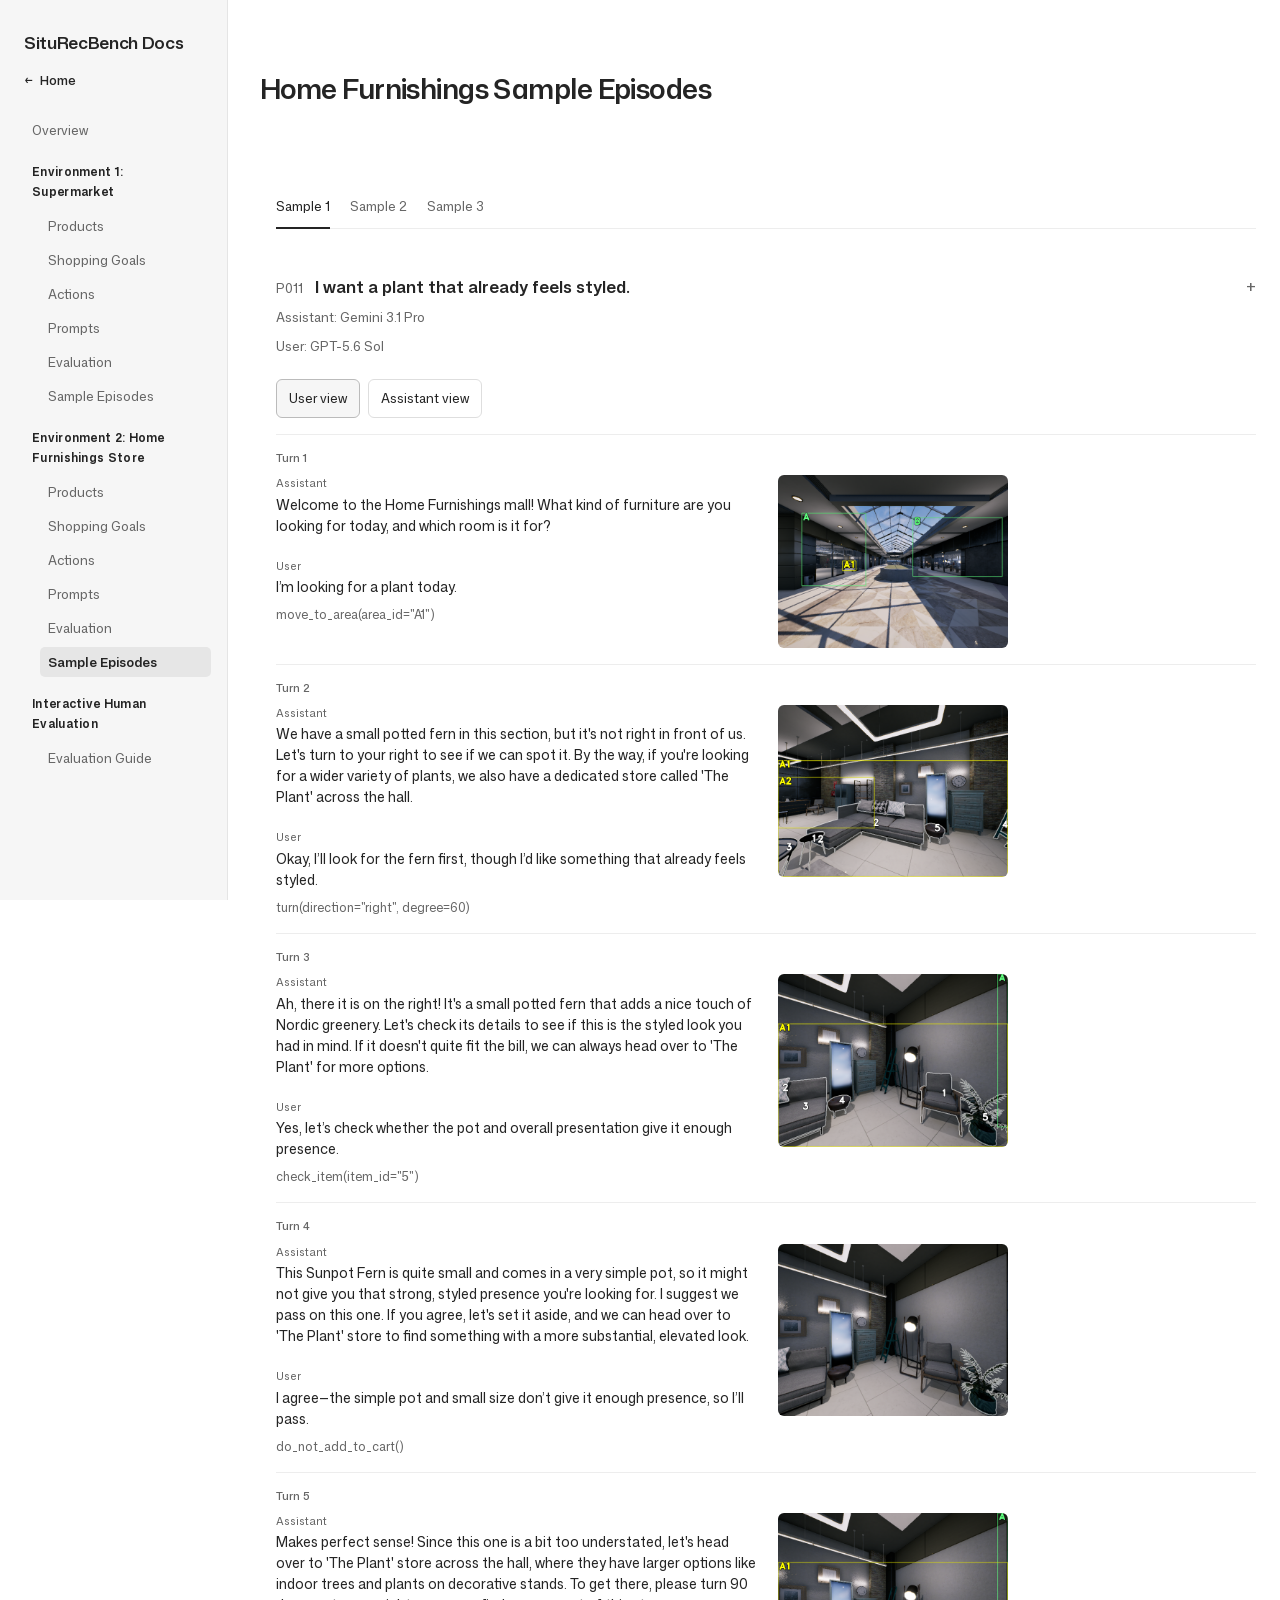
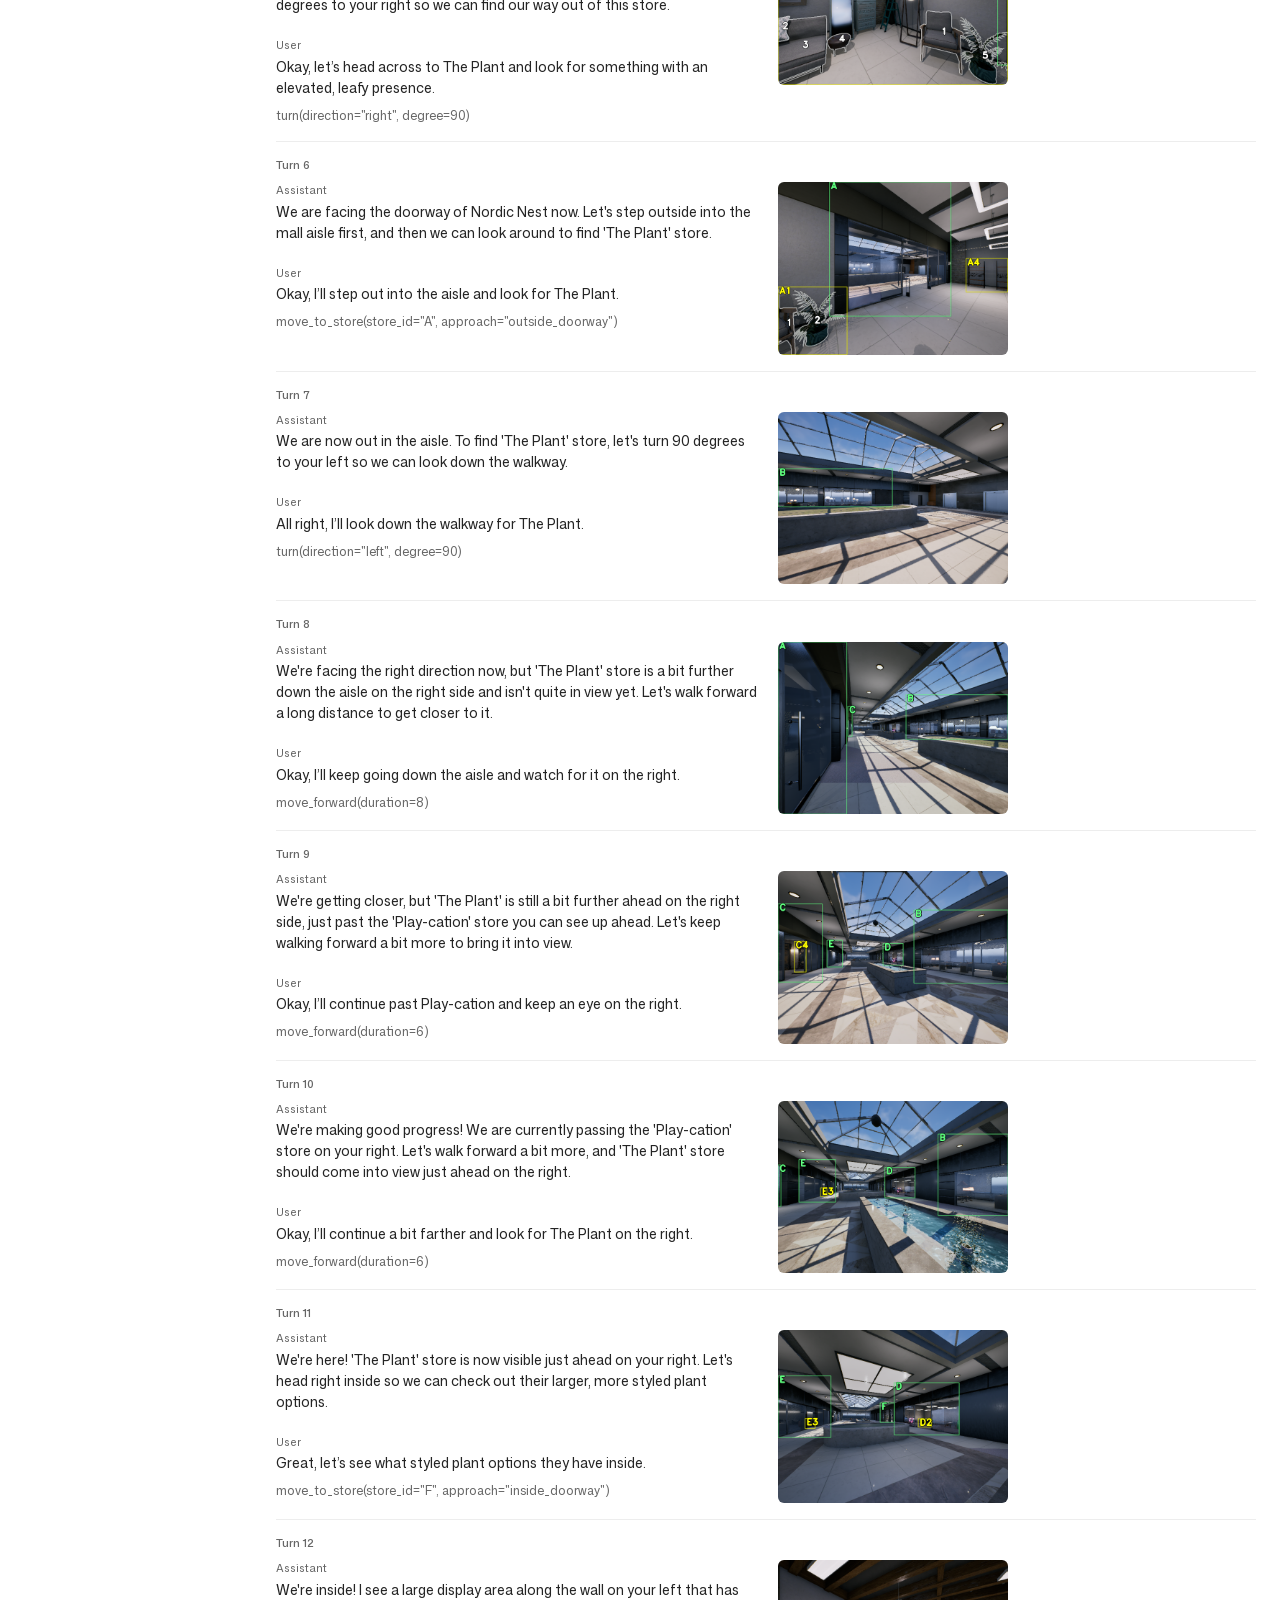
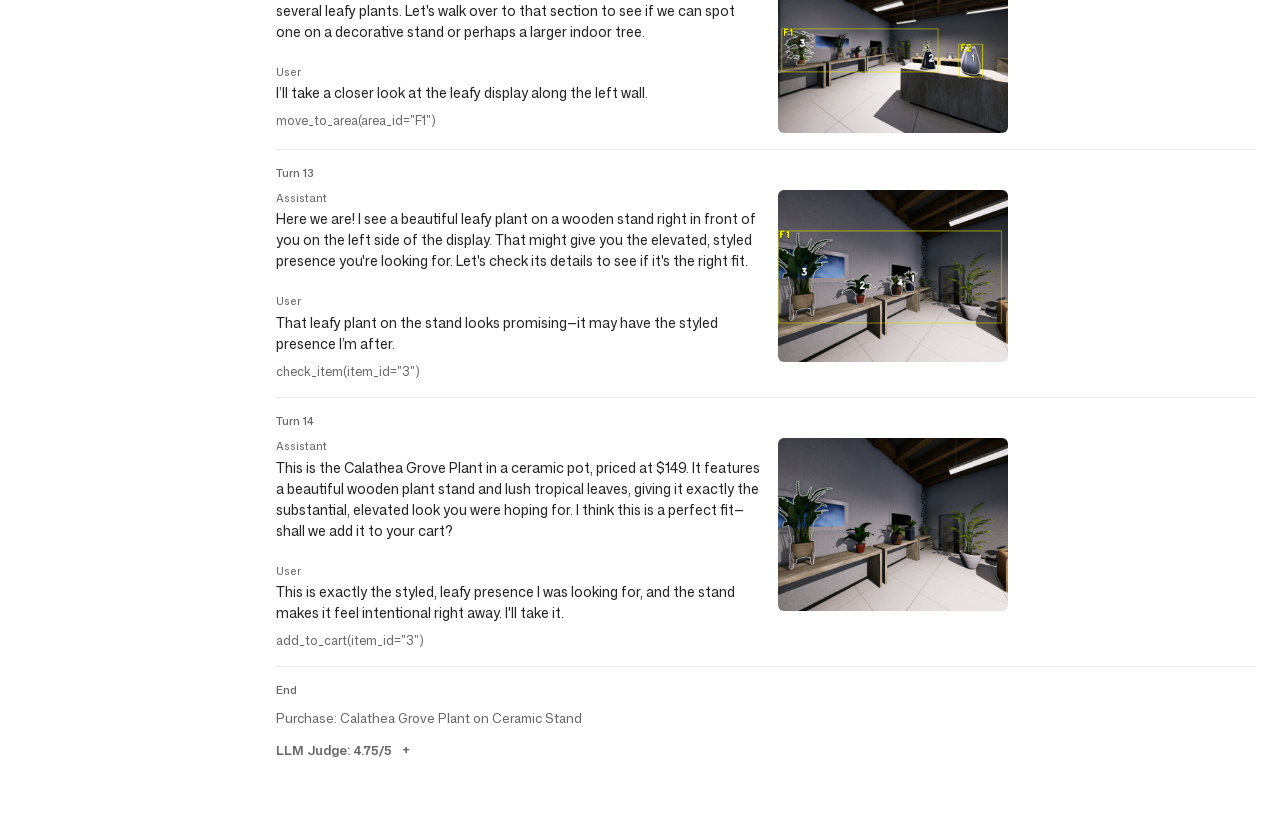
==== commit b0131a6b: "Add curated sample episodes for both environments" ====
--- a/SituRecBench/details_pages/furniture_sample_episodes.html
+++ b/SituRecBench/details_pages/furniture_sample_episodes.html
@@ -617,7 +617,280 @@
 
 <main class="page-wrap" id="main-content" tabindex="-1">
   
-  <div class="page-content"><div class="reference-page"><header class="reference-header docs-page-heading"><h1>Home Furnishings Sample Episodes</h1></header><p class="api-group-note">Full conversations and turn-by-turn images will be added here.</p></div></div>
+  <div class="page-content"><div class="reference-page sample-episodes" data-preserve-text><header class="reference-header docs-page-heading"><h1>Home Furnishings Sample Episodes</h1></header><nav class="sample-tabs" role="tablist" aria-label="Episode"><button type="button" id="sample-tab-fur_p11_i01_u56sol_gemini31pro" role="tab" data-sample-tab="sample-fur_p11_i01_u56sol_gemini31pro" aria-controls="sample-fur_p11_i01_u56sol_gemini31pro" aria-selected="true" tabindex="0" title="I want a plant that already feels styled.">Sample 1</button><button type="button" id="sample-tab-fur_p07_i03_u56sol_gpt4o" role="tab" data-sample-tab="sample-fur_p07_i03_u56sol_gpt4o" aria-controls="sample-fur_p07_i03_u56sol_gpt4o" aria-selected="false" tabindex="-1" title="I am also considering something wall-mounted.">Sample 2</button><button type="button" id="sample-tab-fur_p09_i04_u56sol_gpt56sol" role="tab" data-sample-tab="sample-fur_p09_i04_u56sol_gpt56sol" aria-controls="sample-fur_p09_i04_u56sol_gpt56sol" aria-selected="false" tabindex="-1" title="If I go more adult, I might want a pool table.">Sample 3</button></nav><section class="sample-episode" data-sample-episode id="sample-fur_p11_i01_u56sol_gemini31pro" role="tabpanel" aria-labelledby="sample-tab-fur_p11_i01_u56sol_gemini31pro">
+<details class="sample-task">
+<summary class="sample-task-summary" data-native-disclosure><span class="sample-profile">P011</span><strong>I want a plant that already feels styled.</strong></summary>
+<div class="sample-task-body"><p>I want a plant that already feels styled.</p><p class="sample-budget">budget: 150 USD</p><p>It should look intentional right away.</p><p>A stand or elevated look would help.</p><p>I want leafy presence.</p></div>
+</details>
+<div class="sample-facts"><p>Assistant: Gemini 3.1 Pro</p><p>User: GPT-5.6 Sol</p></div>
+<div class="sample-role" role="group" aria-label="Image recipient for example 1">
+<button type="button" data-sample-role="user" aria-pressed="true">User view</button>
+<button type="button" data-sample-role="assistant" aria-pressed="false">Assistant view</button></div>
+<article class="sample-turn" data-sample-turn="1">
+<strong class="sample-turn-label">Turn 1</strong>
+<div class="sample-frame"><div class="sample-visuals"><div class="sample-pictures" data-sample-images="user"><figure class="sample-view"><a href="../assets/sample-episodes/fur_p11_i01_u56sol_gemini31pro/turns__turn_0000__rgb_overlay_user.png" target="_blank" rel="noopener"><img loading="lazy" decoding="async" src="../assets/sample-episodes/fur_p11_i01_u56sol_gemini31pro/turns__turn_0000__rgb_overlay_user.png" alt="fur_p11_i01 turn 1 user View"></a></figure><div class="sample-map-placeholder" aria-hidden="true"></div></div><div class="sample-pictures" data-sample-images="assistant" hidden><figure class="sample-view"><a href="../assets/sample-episodes/fur_p11_i01_u56sol_gemini31pro/turns__turn_0000__rgb_overlay_assistant.png" target="_blank" rel="noopener"><img loading="lazy" decoding="async" src="../assets/sample-episodes/fur_p11_i01_u56sol_gemini31pro/turns__turn_0000__rgb_overlay_assistant.png" alt="fur_p11_i01 turn 1 assistant View"></a></figure><figure class="sample-map"><a href="../assets/sample-episodes/fur_p11_i01_u56sol_gemini31pro/turns__turn_0000__store_layout_map_assistant.png" target="_blank" rel="noopener"><img loading="lazy" decoding="async" src="../assets/sample-episodes/fur_p11_i01_u56sol_gemini31pro/turns__turn_0000__store_layout_map_assistant.png" alt="fur_p11_i01 turn 1 assistant Map"></a></figure></div></div>
+<div class="sample-dialogue"><p><span class="sample-speaker">Assistant</span>Welcome to the Home Furnishings mall! What kind of furniture are you looking for today, and which room is it for?</p>
+<p><span class="sample-speaker">User</span>I’m looking for a plant today.</p>
+<div class="sample-action" aria-label="Action">move_to_area(area_id=&quot;A1&quot;)</div></div></div></article><article class="sample-turn" data-sample-turn="2">
+<strong class="sample-turn-label">Turn 2</strong>
+<div class="sample-frame"><div class="sample-visuals"><div class="sample-pictures" data-sample-images="user"><figure class="sample-view"><a href="../assets/sample-episodes/fur_p11_i01_u56sol_gemini31pro/turns__turn_0001__rgb_overlay_user.png" target="_blank" rel="noopener"><img loading="lazy" decoding="async" src="../assets/sample-episodes/fur_p11_i01_u56sol_gemini31pro/turns__turn_0001__rgb_overlay_user.png" alt="fur_p11_i01 turn 2 user View"></a></figure><div class="sample-map-placeholder" aria-hidden="true"></div></div><div class="sample-pictures" data-sample-images="assistant" hidden><figure class="sample-view"><a href="../assets/sample-episodes/fur_p11_i01_u56sol_gemini31pro/turns__turn_0001__rgb_overlay_assistant.png" target="_blank" rel="noopener"><img loading="lazy" decoding="async" src="../assets/sample-episodes/fur_p11_i01_u56sol_gemini31pro/turns__turn_0001__rgb_overlay_assistant.png" alt="fur_p11_i01 turn 2 assistant View"></a></figure><figure class="sample-map"><a href="../assets/sample-episodes/fur_p11_i01_u56sol_gemini31pro/turns__turn_0001__store_layout_map_assistant.png" target="_blank" rel="noopener"><img loading="lazy" decoding="async" src="../assets/sample-episodes/fur_p11_i01_u56sol_gemini31pro/turns__turn_0001__store_layout_map_assistant.png" alt="fur_p11_i01 turn 2 assistant Map"></a></figure></div></div>
+<div class="sample-dialogue"><p><span class="sample-speaker">Assistant</span>We have a small potted fern in this section, but it&#x27;s not right in front of us. Let&#x27;s turn to your right to see if we can spot it. By the way, if you&#x27;re looking for a wider variety of plants, we also have a dedicated store called &#x27;The Plant&#x27; across the hall.</p>
+<p><span class="sample-speaker">User</span>Okay, I’ll look for the fern first, though I’d like something that already feels styled.</p>
+<div class="sample-action" aria-label="Action">turn(direction=&quot;right&quot;, degree=60)</div></div></div></article><article class="sample-turn" data-sample-turn="3">
+<strong class="sample-turn-label">Turn 3</strong>
+<div class="sample-frame"><div class="sample-visuals"><div class="sample-pictures" data-sample-images="user"><figure class="sample-view"><a href="../assets/sample-episodes/fur_p11_i01_u56sol_gemini31pro/turns__turn_0002__rgb_overlay_user.png" target="_blank" rel="noopener"><img loading="lazy" decoding="async" src="../assets/sample-episodes/fur_p11_i01_u56sol_gemini31pro/turns__turn_0002__rgb_overlay_user.png" alt="fur_p11_i01 turn 3 user View"></a></figure><div class="sample-map-placeholder" aria-hidden="true"></div></div><div class="sample-pictures" data-sample-images="assistant" hidden><figure class="sample-view"><a href="../assets/sample-episodes/fur_p11_i01_u56sol_gemini31pro/turns__turn_0002__rgb_overlay_assistant.png" target="_blank" rel="noopener"><img loading="lazy" decoding="async" src="../assets/sample-episodes/fur_p11_i01_u56sol_gemini31pro/turns__turn_0002__rgb_overlay_assistant.png" alt="fur_p11_i01 turn 3 assistant View"></a></figure><figure class="sample-map"><a href="../assets/sample-episodes/fur_p11_i01_u56sol_gemini31pro/turns__turn_0002__store_layout_map_assistant.png" target="_blank" rel="noopener"><img loading="lazy" decoding="async" src="../assets/sample-episodes/fur_p11_i01_u56sol_gemini31pro/turns__turn_0002__store_layout_map_assistant.png" alt="fur_p11_i01 turn 3 assistant Map"></a></figure></div></div>
+<div class="sample-dialogue"><p><span class="sample-speaker">Assistant</span>Ah, there it is on the right! It&#x27;s a small potted fern that adds a nice touch of Nordic greenery. Let&#x27;s check its details to see if this is the styled look you had in mind. If it doesn&#x27;t quite fit the bill, we can always head over to &#x27;The Plant&#x27; for more options.</p>
+<p><span class="sample-speaker">User</span>Yes, let’s check whether the pot and overall presentation give it enough presence.</p>
+<div class="sample-action" aria-label="Action">check_item(item_id=&quot;5&quot;)</div></div></div></article><article class="sample-turn" data-sample-turn="4">
+<strong class="sample-turn-label">Turn 4</strong>
+<div class="sample-frame"><div class="sample-visuals"><div class="sample-pictures" data-sample-images="user"><figure class="sample-view"><a href="../assets/sample-episodes/fur_p11_i01_u56sol_gemini31pro/turns__turn_0003__rgb_overlay_user.png" target="_blank" rel="noopener"><img loading="lazy" decoding="async" src="../assets/sample-episodes/fur_p11_i01_u56sol_gemini31pro/turns__turn_0003__rgb_overlay_user.png" alt="fur_p11_i01 turn 4 user View"></a></figure><div class="sample-map-placeholder" aria-hidden="true"></div></div><div class="sample-pictures" data-sample-images="assistant" hidden><figure class="sample-view"><a href="../assets/sample-episodes/fur_p11_i01_u56sol_gemini31pro/turns__turn_0003__rgb_overlay_assistant.png" target="_blank" rel="noopener"><img loading="lazy" decoding="async" src="../assets/sample-episodes/fur_p11_i01_u56sol_gemini31pro/turns__turn_0003__rgb_overlay_assistant.png" alt="fur_p11_i01 turn 4 assistant View"></a></figure><figure class="sample-map"><a href="../assets/sample-episodes/fur_p11_i01_u56sol_gemini31pro/turns__turn_0003__store_layout_map_assistant.png" target="_blank" rel="noopener"><img loading="lazy" decoding="async" src="../assets/sample-episodes/fur_p11_i01_u56sol_gemini31pro/turns__turn_0003__store_layout_map_assistant.png" alt="fur_p11_i01 turn 4 assistant Map"></a></figure></div></div>
+<div class="sample-dialogue"><p><span class="sample-speaker">Assistant</span>This Sunpot Fern is quite small and comes in a very simple pot, so it might not give you that strong, styled presence you&#x27;re looking for. I suggest we pass on this one. If you agree, let&#x27;s set it aside, and we can head over to &#x27;The Plant&#x27; store to find something with a more substantial, elevated look.</p>
+<p><span class="sample-speaker">User</span>I agree—the simple pot and small size don’t give it enough presence, so I’ll pass.</p>
+<div class="sample-action" aria-label="Action">do_not_add_to_cart()</div></div></div></article><article class="sample-turn" data-sample-turn="5">
+<strong class="sample-turn-label">Turn 5</strong>
+<div class="sample-frame"><div class="sample-visuals"><div class="sample-pictures" data-sample-images="user"><figure class="sample-view"><a href="../assets/sample-episodes/fur_p11_i01_u56sol_gemini31pro/turns__turn_0004__rgb_overlay_user.png" target="_blank" rel="noopener"><img loading="lazy" decoding="async" src="../assets/sample-episodes/fur_p11_i01_u56sol_gemini31pro/turns__turn_0004__rgb_overlay_user.png" alt="fur_p11_i01 turn 5 user View"></a></figure><div class="sample-map-placeholder" aria-hidden="true"></div></div><div class="sample-pictures" data-sample-images="assistant" hidden><figure class="sample-view"><a href="../assets/sample-episodes/fur_p11_i01_u56sol_gemini31pro/turns__turn_0004__rgb_overlay_assistant.png" target="_blank" rel="noopener"><img loading="lazy" decoding="async" src="../assets/sample-episodes/fur_p11_i01_u56sol_gemini31pro/turns__turn_0004__rgb_overlay_assistant.png" alt="fur_p11_i01 turn 5 assistant View"></a></figure><figure class="sample-map"><a href="../assets/sample-episodes/fur_p11_i01_u56sol_gemini31pro/turns__turn_0004__store_layout_map_assistant.png" target="_blank" rel="noopener"><img loading="lazy" decoding="async" src="../assets/sample-episodes/fur_p11_i01_u56sol_gemini31pro/turns__turn_0004__store_layout_map_assistant.png" alt="fur_p11_i01 turn 5 assistant Map"></a></figure></div></div>
+<div class="sample-dialogue"><p><span class="sample-speaker">Assistant</span>Makes perfect sense! Since this one is a bit too understated, let&#x27;s head over to &#x27;The Plant&#x27; store across the hall, where they have larger options like indoor trees and plants on decorative stands. To get there, please turn 90 degrees to your right so we can find our way out of this store.</p>
+<p><span class="sample-speaker">User</span>Okay, let’s head across to The Plant and look for something with an elevated, leafy presence.</p>
+<div class="sample-action" aria-label="Action">turn(direction=&quot;right&quot;, degree=90)</div></div></div></article><article class="sample-turn" data-sample-turn="6">
+<strong class="sample-turn-label">Turn 6</strong>
+<div class="sample-frame"><div class="sample-visuals"><div class="sample-pictures" data-sample-images="user"><figure class="sample-view"><a href="../assets/sample-episodes/fur_p11_i01_u56sol_gemini31pro/turns__turn_0005__rgb_overlay_user.png" target="_blank" rel="noopener"><img loading="lazy" decoding="async" src="../assets/sample-episodes/fur_p11_i01_u56sol_gemini31pro/turns__turn_0005__rgb_overlay_user.png" alt="fur_p11_i01 turn 6 user View"></a></figure><div class="sample-map-placeholder" aria-hidden="true"></div></div><div class="sample-pictures" data-sample-images="assistant" hidden><figure class="sample-view"><a href="../assets/sample-episodes/fur_p11_i01_u56sol_gemini31pro/turns__turn_0005__rgb_overlay_assistant.png" target="_blank" rel="noopener"><img loading="lazy" decoding="async" src="../assets/sample-episodes/fur_p11_i01_u56sol_gemini31pro/turns__turn_0005__rgb_overlay_assistant.png" alt="fur_p11_i01 turn 6 assistant View"></a></figure><figure class="sample-map"><a href="../assets/sample-episodes/fur_p11_i01_u56sol_gemini31pro/turns__turn_0005__store_layout_map_assistant.png" target="_blank" rel="noopener"><img loading="lazy" decoding="async" src="../assets/sample-episodes/fur_p11_i01_u56sol_gemini31pro/turns__turn_0005__store_layout_map_assistant.png" alt="fur_p11_i01 turn 6 assistant Map"></a></figure></div></div>
+<div class="sample-dialogue"><p><span class="sample-speaker">Assistant</span>We are facing the doorway of Nordic Nest now. Let&#x27;s step outside into the mall aisle first, and then we can look around to find &#x27;The Plant&#x27; store.</p>
+<p><span class="sample-speaker">User</span>Okay, I’ll step out into the aisle and look for The Plant.</p>
+<div class="sample-action" aria-label="Action">move_to_store(store_id=&quot;A&quot;, approach=&quot;outside_doorway&quot;)</div></div></div></article><article class="sample-turn" data-sample-turn="7">
+<strong class="sample-turn-label">Turn 7</strong>
+<div class="sample-frame"><div class="sample-visuals"><div class="sample-pictures" data-sample-images="user"><figure class="sample-view"><a href="../assets/sample-episodes/fur_p11_i01_u56sol_gemini31pro/turns__turn_0006__rgb_overlay_user.png" target="_blank" rel="noopener"><img loading="lazy" decoding="async" src="../assets/sample-episodes/fur_p11_i01_u56sol_gemini31pro/turns__turn_0006__rgb_overlay_user.png" alt="fur_p11_i01 turn 7 user View"></a></figure><div class="sample-map-placeholder" aria-hidden="true"></div></div><div class="sample-pictures" data-sample-images="assistant" hidden><figure class="sample-view"><a href="../assets/sample-episodes/fur_p11_i01_u56sol_gemini31pro/turns__turn_0006__rgb_overlay_assistant.png" target="_blank" rel="noopener"><img loading="lazy" decoding="async" src="../assets/sample-episodes/fur_p11_i01_u56sol_gemini31pro/turns__turn_0006__rgb_overlay_assistant.png" alt="fur_p11_i01 turn 7 assistant View"></a></figure><figure class="sample-map"><a href="../assets/sample-episodes/fur_p11_i01_u56sol_gemini31pro/turns__turn_0006__store_layout_map_assistant.png" target="_blank" rel="noopener"><img loading="lazy" decoding="async" src="../assets/sample-episodes/fur_p11_i01_u56sol_gemini31pro/turns__turn_0006__store_layout_map_assistant.png" alt="fur_p11_i01 turn 7 assistant Map"></a></figure></div></div>
+<div class="sample-dialogue"><p><span class="sample-speaker">Assistant</span>We are now out in the aisle. To find &#x27;The Plant&#x27; store, let&#x27;s turn 90 degrees to your left so we can look down the walkway.</p>
+<p><span class="sample-speaker">User</span>All right, I’ll look down the walkway for The Plant.</p>
+<div class="sample-action" aria-label="Action">turn(direction=&quot;left&quot;, degree=90)</div></div></div></article><article class="sample-turn" data-sample-turn="8">
+<strong class="sample-turn-label">Turn 8</strong>
+<div class="sample-frame"><div class="sample-visuals"><div class="sample-pictures" data-sample-images="user"><figure class="sample-view"><a href="../assets/sample-episodes/fur_p11_i01_u56sol_gemini31pro/turns__turn_0007__rgb_overlay_user.png" target="_blank" rel="noopener"><img loading="lazy" decoding="async" src="../assets/sample-episodes/fur_p11_i01_u56sol_gemini31pro/turns__turn_0007__rgb_overlay_user.png" alt="fur_p11_i01 turn 8 user View"></a></figure><div class="sample-map-placeholder" aria-hidden="true"></div></div><div class="sample-pictures" data-sample-images="assistant" hidden><figure class="sample-view"><a href="../assets/sample-episodes/fur_p11_i01_u56sol_gemini31pro/turns__turn_0007__rgb_overlay_assistant.png" target="_blank" rel="noopener"><img loading="lazy" decoding="async" src="../assets/sample-episodes/fur_p11_i01_u56sol_gemini31pro/turns__turn_0007__rgb_overlay_assistant.png" alt="fur_p11_i01 turn 8 assistant View"></a></figure><figure class="sample-map"><a href="../assets/sample-episodes/fur_p11_i01_u56sol_gemini31pro/turns__turn_0007__store_layout_map_assistant.png" target="_blank" rel="noopener"><img loading="lazy" decoding="async" src="../assets/sample-episodes/fur_p11_i01_u56sol_gemini31pro/turns__turn_0007__store_layout_map_assistant.png" alt="fur_p11_i01 turn 8 assistant Map"></a></figure></div></div>
+<div class="sample-dialogue"><p><span class="sample-speaker">Assistant</span>We&#x27;re facing the right direction now, but &#x27;The Plant&#x27; store is a bit further down the aisle on the right side and isn&#x27;t quite in view yet. Let&#x27;s walk forward a long distance to get closer to it.</p>
+<p><span class="sample-speaker">User</span>Okay, I’ll keep going down the aisle and watch for it on the right.</p>
+<div class="sample-action" aria-label="Action">move_forward(duration=8)</div></div></div></article><article class="sample-turn" data-sample-turn="9">
+<strong class="sample-turn-label">Turn 9</strong>
+<div class="sample-frame"><div class="sample-visuals"><div class="sample-pictures" data-sample-images="user"><figure class="sample-view"><a href="../assets/sample-episodes/fur_p11_i01_u56sol_gemini31pro/turns__turn_0008__rgb_overlay_user.png" target="_blank" rel="noopener"><img loading="lazy" decoding="async" src="../assets/sample-episodes/fur_p11_i01_u56sol_gemini31pro/turns__turn_0008__rgb_overlay_user.png" alt="fur_p11_i01 turn 9 user View"></a></figure><div class="sample-map-placeholder" aria-hidden="true"></div></div><div class="sample-pictures" data-sample-images="assistant" hidden><figure class="sample-view"><a href="../assets/sample-episodes/fur_p11_i01_u56sol_gemini31pro/turns__turn_0008__rgb_overlay_assistant.png" target="_blank" rel="noopener"><img loading="lazy" decoding="async" src="../assets/sample-episodes/fur_p11_i01_u56sol_gemini31pro/turns__turn_0008__rgb_overlay_assistant.png" alt="fur_p11_i01 turn 9 assistant View"></a></figure><figure class="sample-map"><a href="../assets/sample-episodes/fur_p11_i01_u56sol_gemini31pro/turns__turn_0008__store_layout_map_assistant.png" target="_blank" rel="noopener"><img loading="lazy" decoding="async" src="../assets/sample-episodes/fur_p11_i01_u56sol_gemini31pro/turns__turn_0008__store_layout_map_assistant.png" alt="fur_p11_i01 turn 9 assistant Map"></a></figure></div></div>
+<div class="sample-dialogue"><p><span class="sample-speaker">Assistant</span>We&#x27;re getting closer, but &#x27;The Plant&#x27; is still a bit further ahead on the right side, just past the &#x27;Play-cation&#x27; store you can see up ahead. Let&#x27;s keep walking forward a bit more to bring it into view.</p>
+<p><span class="sample-speaker">User</span>Okay, I’ll continue past Play-cation and keep an eye on the right.</p>
+<div class="sample-action" aria-label="Action">move_forward(duration=6)</div></div></div></article><article class="sample-turn" data-sample-turn="10">
+<strong class="sample-turn-label">Turn 10</strong>
+<div class="sample-frame"><div class="sample-visuals"><div class="sample-pictures" data-sample-images="user"><figure class="sample-view"><a href="../assets/sample-episodes/fur_p11_i01_u56sol_gemini31pro/turns__turn_0009__rgb_overlay_user.png" target="_blank" rel="noopener"><img loading="lazy" decoding="async" src="../assets/sample-episodes/fur_p11_i01_u56sol_gemini31pro/turns__turn_0009__rgb_overlay_user.png" alt="fur_p11_i01 turn 10 user View"></a></figure><div class="sample-map-placeholder" aria-hidden="true"></div></div><div class="sample-pictures" data-sample-images="assistant" hidden><figure class="sample-view"><a href="../assets/sample-episodes/fur_p11_i01_u56sol_gemini31pro/turns__turn_0009__rgb_overlay_assistant.png" target="_blank" rel="noopener"><img loading="lazy" decoding="async" src="../assets/sample-episodes/fur_p11_i01_u56sol_gemini31pro/turns__turn_0009__rgb_overlay_assistant.png" alt="fur_p11_i01 turn 10 assistant View"></a></figure><figure class="sample-map"><a href="../assets/sample-episodes/fur_p11_i01_u56sol_gemini31pro/turns__turn_0009__store_layout_map_assistant.png" target="_blank" rel="noopener"><img loading="lazy" decoding="async" src="../assets/sample-episodes/fur_p11_i01_u56sol_gemini31pro/turns__turn_0009__store_layout_map_assistant.png" alt="fur_p11_i01 turn 10 assistant Map"></a></figure></div></div>
+<div class="sample-dialogue"><p><span class="sample-speaker">Assistant</span>We&#x27;re making good progress! We are currently passing the &#x27;Play-cation&#x27; store on your right. Let&#x27;s walk forward a bit more, and &#x27;The Plant&#x27; store should come into view just ahead on the right.</p>
+<p><span class="sample-speaker">User</span>Okay, I’ll continue a bit farther and look for The Plant on the right.</p>
+<div class="sample-action" aria-label="Action">move_forward(duration=6)</div></div></div></article><article class="sample-turn" data-sample-turn="11">
+<strong class="sample-turn-label">Turn 11</strong>
+<div class="sample-frame"><div class="sample-visuals"><div class="sample-pictures" data-sample-images="user"><figure class="sample-view"><a href="../assets/sample-episodes/fur_p11_i01_u56sol_gemini31pro/turns__turn_0010__rgb_overlay_user.png" target="_blank" rel="noopener"><img loading="lazy" decoding="async" src="../assets/sample-episodes/fur_p11_i01_u56sol_gemini31pro/turns__turn_0010__rgb_overlay_user.png" alt="fur_p11_i01 turn 11 user View"></a></figure><div class="sample-map-placeholder" aria-hidden="true"></div></div><div class="sample-pictures" data-sample-images="assistant" hidden><figure class="sample-view"><a href="../assets/sample-episodes/fur_p11_i01_u56sol_gemini31pro/turns__turn_0010__rgb_overlay_assistant.png" target="_blank" rel="noopener"><img loading="lazy" decoding="async" src="../assets/sample-episodes/fur_p11_i01_u56sol_gemini31pro/turns__turn_0010__rgb_overlay_assistant.png" alt="fur_p11_i01 turn 11 assistant View"></a></figure><figure class="sample-map"><a href="../assets/sample-episodes/fur_p11_i01_u56sol_gemini31pro/turns__turn_0010__store_layout_map_assistant.png" target="_blank" rel="noopener"><img loading="lazy" decoding="async" src="../assets/sample-episodes/fur_p11_i01_u56sol_gemini31pro/turns__turn_0010__store_layout_map_assistant.png" alt="fur_p11_i01 turn 11 assistant Map"></a></figure></div></div>
+<div class="sample-dialogue"><p><span class="sample-speaker">Assistant</span>We&#x27;re here! &#x27;The Plant&#x27; store is now visible just ahead on your right. Let&#x27;s head right inside so we can check out their larger, more styled plant options.</p>
+<p><span class="sample-speaker">User</span>Great, let’s see what styled plant options they have inside.</p>
+<div class="sample-action" aria-label="Action">move_to_store(store_id=&quot;F&quot;, approach=&quot;inside_doorway&quot;)</div></div></div></article><article class="sample-turn" data-sample-turn="12">
+<strong class="sample-turn-label">Turn 12</strong>
+<div class="sample-frame"><div class="sample-visuals"><div class="sample-pictures" data-sample-images="user"><figure class="sample-view"><a href="../assets/sample-episodes/fur_p11_i01_u56sol_gemini31pro/turns__turn_0011__rgb_overlay_user.png" target="_blank" rel="noopener"><img loading="lazy" decoding="async" src="../assets/sample-episodes/fur_p11_i01_u56sol_gemini31pro/turns__turn_0011__rgb_overlay_user.png" alt="fur_p11_i01 turn 12 user View"></a></figure><div class="sample-map-placeholder" aria-hidden="true"></div></div><div class="sample-pictures" data-sample-images="assistant" hidden><figure class="sample-view"><a href="../assets/sample-episodes/fur_p11_i01_u56sol_gemini31pro/turns__turn_0011__rgb_overlay_assistant.png" target="_blank" rel="noopener"><img loading="lazy" decoding="async" src="../assets/sample-episodes/fur_p11_i01_u56sol_gemini31pro/turns__turn_0011__rgb_overlay_assistant.png" alt="fur_p11_i01 turn 12 assistant View"></a></figure><figure class="sample-map"><a href="../assets/sample-episodes/fur_p11_i01_u56sol_gemini31pro/turns__turn_0011__store_layout_map_assistant.png" target="_blank" rel="noopener"><img loading="lazy" decoding="async" src="../assets/sample-episodes/fur_p11_i01_u56sol_gemini31pro/turns__turn_0011__store_layout_map_assistant.png" alt="fur_p11_i01 turn 12 assistant Map"></a></figure></div></div>
+<div class="sample-dialogue"><p><span class="sample-speaker">Assistant</span>We&#x27;re inside! I see a large display area along the wall on your left that has several leafy plants. Let&#x27;s walk over to that section to see if we can spot one on a decorative stand or perhaps a larger indoor tree.</p>
+<p><span class="sample-speaker">User</span>I’ll take a closer look at the leafy display along the left wall.</p>
+<div class="sample-action" aria-label="Action">move_to_area(area_id=&quot;F1&quot;)</div></div></div></article><article class="sample-turn" data-sample-turn="13">
+<strong class="sample-turn-label">Turn 13</strong>
+<div class="sample-frame"><div class="sample-visuals"><div class="sample-pictures" data-sample-images="user"><figure class="sample-view"><a href="../assets/sample-episodes/fur_p11_i01_u56sol_gemini31pro/turns__turn_0012__rgb_overlay_user.png" target="_blank" rel="noopener"><img loading="lazy" decoding="async" src="../assets/sample-episodes/fur_p11_i01_u56sol_gemini31pro/turns__turn_0012__rgb_overlay_user.png" alt="fur_p11_i01 turn 13 user View"></a></figure><div class="sample-map-placeholder" aria-hidden="true"></div></div><div class="sample-pictures" data-sample-images="assistant" hidden><figure class="sample-view"><a href="../assets/sample-episodes/fur_p11_i01_u56sol_gemini31pro/turns__turn_0012__rgb_overlay_assistant.png" target="_blank" rel="noopener"><img loading="lazy" decoding="async" src="../assets/sample-episodes/fur_p11_i01_u56sol_gemini31pro/turns__turn_0012__rgb_overlay_assistant.png" alt="fur_p11_i01 turn 13 assistant View"></a></figure><figure class="sample-map"><a href="../assets/sample-episodes/fur_p11_i01_u56sol_gemini31pro/turns__turn_0012__store_layout_map_assistant.png" target="_blank" rel="noopener"><img loading="lazy" decoding="async" src="../assets/sample-episodes/fur_p11_i01_u56sol_gemini31pro/turns__turn_0012__store_layout_map_assistant.png" alt="fur_p11_i01 turn 13 assistant Map"></a></figure></div></div>
+<div class="sample-dialogue"><p><span class="sample-speaker">Assistant</span>Here we are! I see a beautiful leafy plant on a wooden stand right in front of you on the left side of the display. That might give you the elevated, styled presence you&#x27;re looking for. Let&#x27;s check its details to see if it&#x27;s the right fit.</p>
+<p><span class="sample-speaker">User</span>That leafy plant on the stand looks promising—it may have the styled presence I’m after.</p>
+<div class="sample-action" aria-label="Action">check_item(item_id=&quot;3&quot;)</div></div></div></article><article class="sample-turn" data-sample-turn="14">
+<strong class="sample-turn-label">Turn 14</strong>
+<div class="sample-frame"><div class="sample-visuals"><div class="sample-pictures" data-sample-images="user"><figure class="sample-view"><a href="../assets/sample-episodes/fur_p11_i01_u56sol_gemini31pro/turns__turn_0013__rgb_overlay_user.png" target="_blank" rel="noopener"><img loading="lazy" decoding="async" src="../assets/sample-episodes/fur_p11_i01_u56sol_gemini31pro/turns__turn_0013__rgb_overlay_user.png" alt="fur_p11_i01 turn 14 user View"></a></figure><div class="sample-map-placeholder" aria-hidden="true"></div></div><div class="sample-pictures" data-sample-images="assistant" hidden><figure class="sample-view"><a href="../assets/sample-episodes/fur_p11_i01_u56sol_gemini31pro/turns__turn_0013__rgb_overlay_assistant.png" target="_blank" rel="noopener"><img loading="lazy" decoding="async" src="../assets/sample-episodes/fur_p11_i01_u56sol_gemini31pro/turns__turn_0013__rgb_overlay_assistant.png" alt="fur_p11_i01 turn 14 assistant View"></a></figure><figure class="sample-map"><a href="../assets/sample-episodes/fur_p11_i01_u56sol_gemini31pro/turns__turn_0013__store_layout_map_assistant.png" target="_blank" rel="noopener"><img loading="lazy" decoding="async" src="../assets/sample-episodes/fur_p11_i01_u56sol_gemini31pro/turns__turn_0013__store_layout_map_assistant.png" alt="fur_p11_i01 turn 14 assistant Map"></a></figure></div></div>
+<div class="sample-dialogue"><p><span class="sample-speaker">Assistant</span>This is the Calathea Grove Plant in a ceramic pot, priced at $149. It features a beautiful wooden plant stand and lush tropical leaves, giving it exactly the substantial, elevated look you were hoping for. I think this is a perfect fit—shall we add it to your cart?</p>
+<p><span class="sample-speaker">User</span>This is exactly the styled, leafy presence I was looking for, and the stand makes it feel intentional right away. I&#x27;ll take it.</p>
+<div class="sample-action" aria-label="Action">add_to_cart(item_id=&quot;3&quot;)</div></div></div></article><section class="sample-ending sample-turn">
+<strong class="sample-turn-label">End</strong>
+<div class="sample-result"><p>Purchase: Calathea Grove Plant on Ceramic Stand</p>
+<details class="sample-judge">
+<summary data-native-disclosure>LLM Judge: 4.75/5</summary>
+<div class="sample-judge-body"><p>A successful, well-guided shopping experience that ended with an intentional-looking leafy plant on a stand for $149. The only minor weakness was repetitive phrasing during the walk to The Plant.</p>
+<dl class="sample-judge-metrics"><div class="sample-judge-metric"><dt>Situatedness<span>5/5</span></dt><dd>The assistant consistently used visible stores, products, landmarks, and inspection state to guide the customer.</dd></div><div class="sample-judge-metric"><dt>Informativeness<span>5/5</span></dt><dd>It provided useful product details, including size, presentation, stand, pot, foliage, and price, to support decisions.</dd></div><div class="sample-judge-metric"><dt>Naturalness<span>4/5</span></dt><dd>The interaction was friendly and coherent, though the repeated navigation phrasing was somewhat formulaic.</dd></div><div class="sample-judge-metric"><dt>Groundedness<span>5/5</span></dt><dd>Product and state claims matched the observations and inspected item details, including the $149 price and wooden stand.</dd></div><div class="sample-judge-metric"><dt>Preference alignment<span>5/5</span></dt><dd>The assistant rejected the understated fern and found an elevated, leafy, styled option within the $150 budget.</dd></div><div class="sample-judge-metric"><dt>Intent progress<span>5/5</span></dt><dd>Each inspection and navigation step advanced the search, ultimately resulting in a suitable item being added to the cart.</dd></div><div class="sample-judge-metric"><dt>Non repetition<span>4/5</span></dt><dd>The route required several similar instructions to continue forward, but they included updated landmarks and maintained progress.</dd></div><div class="sample-judge-metric"><dt>Overall satisfaction<span>5/5</span></dt><dd>The customer found and purchased a product that closely matched all stated preferences while remaining within budget.</dd></div></dl><ul class="sample-judge-issues"><li>Several consecutive navigation prompts used very similar wording.</li></ul></div></details></div></section></section><section class="sample-episode" data-sample-episode id="sample-fur_p07_i03_u56sol_gpt4o" role="tabpanel" aria-labelledby="sample-tab-fur_p07_i03_u56sol_gpt4o" hidden>
+<details class="sample-task">
+<summary class="sample-task-summary" data-native-disclosure><span class="sample-profile">P007</span><strong>I am also considering something wall-mounted.</strong></summary>
+<div class="sample-task-body"><p>I am also considering something wall-mounted.</p><p class="sample-budget">budget: 130 USD</p><p>It should keep the surface clear.</p><p>A softened shade would help at night.</p><p>I do not want a harsh exposed glow.</p></div>
+</details>
+<div class="sample-facts"><p>Assistant: GPT-4o</p><p>User: GPT-5.6 Sol</p></div>
+<div class="sample-role" role="group" aria-label="Image recipient for example 2">
+<button type="button" data-sample-role="user" aria-pressed="true">User view</button>
+<button type="button" data-sample-role="assistant" aria-pressed="false">Assistant view</button></div>
+<article class="sample-turn" data-sample-turn="1">
+<strong class="sample-turn-label">Turn 1</strong>
+<div class="sample-frame"><div class="sample-visuals"><div class="sample-pictures" data-sample-images="user"><figure class="sample-view"><a href="../assets/sample-episodes/fur_p07_i03_u56sol_gpt4o/turns__turn_0000__rgb_overlay_user.png" target="_blank" rel="noopener"><img loading="lazy" decoding="async" src="../assets/sample-episodes/fur_p07_i03_u56sol_gpt4o/turns__turn_0000__rgb_overlay_user.png" alt="fur_p07_i03 turn 1 user View"></a></figure><div class="sample-map-placeholder" aria-hidden="true"></div></div><div class="sample-pictures" data-sample-images="assistant" hidden><figure class="sample-view"><a href="../assets/sample-episodes/fur_p07_i03_u56sol_gpt4o/turns__turn_0000__rgb_overlay_assistant.png" target="_blank" rel="noopener"><img loading="lazy" decoding="async" src="../assets/sample-episodes/fur_p07_i03_u56sol_gpt4o/turns__turn_0000__rgb_overlay_assistant.png" alt="fur_p07_i03 turn 1 assistant View"></a></figure><figure class="sample-map"><a href="../assets/sample-episodes/fur_p07_i03_u56sol_gpt4o/turns__turn_0000__store_layout_map_assistant.png" target="_blank" rel="noopener"><img loading="lazy" decoding="async" src="../assets/sample-episodes/fur_p07_i03_u56sol_gpt4o/turns__turn_0000__store_layout_map_assistant.png" alt="fur_p07_i03 turn 1 assistant Map"></a></figure></div></div>
+<div class="sample-dialogue"><p><span class="sample-speaker">Assistant</span>Welcome! I see we&#x27;re near the Nordic Nest store, and there&#x27;s a display area to our left with some items you might find interesting. Let&#x27;s head over there to explore further.</p>
+<p><span class="sample-speaker">User</span>Thanks—I&#x27;m looking for softer lighting to use at night, so I&#x27;d like to see what Light Logic has.</p>
+<div class="sample-action" aria-label="Action">move_to_store(store_id=&quot;B&quot;, approach=&quot;inside_doorway&quot;)</div></div></div></article><article class="sample-turn" data-sample-turn="2">
+<strong class="sample-turn-label">Turn 2</strong>
+<div class="sample-frame"><div class="sample-visuals"><div class="sample-pictures" data-sample-images="user"><figure class="sample-view"><a href="../assets/sample-episodes/fur_p07_i03_u56sol_gpt4o/turns__turn_0001__rgb_overlay_user.png" target="_blank" rel="noopener"><img loading="lazy" decoding="async" src="../assets/sample-episodes/fur_p07_i03_u56sol_gpt4o/turns__turn_0001__rgb_overlay_user.png" alt="fur_p07_i03 turn 2 user View"></a></figure><div class="sample-map-placeholder" aria-hidden="true"></div></div><div class="sample-pictures" data-sample-images="assistant" hidden><figure class="sample-view"><a href="../assets/sample-episodes/fur_p07_i03_u56sol_gpt4o/turns__turn_0001__rgb_overlay_assistant.png" target="_blank" rel="noopener"><img loading="lazy" decoding="async" src="../assets/sample-episodes/fur_p07_i03_u56sol_gpt4o/turns__turn_0001__rgb_overlay_assistant.png" alt="fur_p07_i03 turn 2 assistant View"></a></figure><figure class="sample-map"><a href="../assets/sample-episodes/fur_p07_i03_u56sol_gpt4o/turns__turn_0001__store_layout_map_assistant.png" target="_blank" rel="noopener"><img loading="lazy" decoding="async" src="../assets/sample-episodes/fur_p07_i03_u56sol_gpt4o/turns__turn_0001__store_layout_map_assistant.png" alt="fur_p07_i03 turn 2 assistant Map"></a></figure></div></div>
+<div class="sample-dialogue"><p><span class="sample-speaker">Assistant</span>The Twinlume Brass Fabric Sconce, visible here, has a warm antique brass finish and offers decorative lighting, which is ideal for softer nighttime use. Let’s check its details for more information.</p>
+<p><span class="sample-speaker">User</span>This one looks promising for a softer nighttime light; I’d like to see its price and details before deciding.</p>
+<div class="sample-action" aria-label="Action">check_item(item_id=&quot;2&quot;)</div></div></div></article><article class="sample-turn" data-sample-turn="3">
+<strong class="sample-turn-label">Turn 3</strong>
+<div class="sample-frame"><div class="sample-visuals"><div class="sample-pictures" data-sample-images="user"><figure class="sample-view"><a href="../assets/sample-episodes/fur_p07_i03_u56sol_gpt4o/turns__turn_0002__rgb_overlay_user.png" target="_blank" rel="noopener"><img loading="lazy" decoding="async" src="../assets/sample-episodes/fur_p07_i03_u56sol_gpt4o/turns__turn_0002__rgb_overlay_user.png" alt="fur_p07_i03 turn 3 user View"></a></figure><div class="sample-map-placeholder" aria-hidden="true"></div></div><div class="sample-pictures" data-sample-images="assistant" hidden><figure class="sample-view"><a href="../assets/sample-episodes/fur_p07_i03_u56sol_gpt4o/turns__turn_0002__rgb_overlay_assistant.png" target="_blank" rel="noopener"><img loading="lazy" decoding="async" src="../assets/sample-episodes/fur_p07_i03_u56sol_gpt4o/turns__turn_0002__rgb_overlay_assistant.png" alt="fur_p07_i03 turn 3 assistant View"></a></figure><figure class="sample-map"><a href="../assets/sample-episodes/fur_p07_i03_u56sol_gpt4o/turns__turn_0002__store_layout_map_assistant.png" target="_blank" rel="noopener"><img loading="lazy" decoding="async" src="../assets/sample-episodes/fur_p07_i03_u56sol_gpt4o/turns__turn_0002__store_layout_map_assistant.png" alt="fur_p07_i03 turn 3 assistant Map"></a></figure></div></div>
+<div class="sample-dialogue"><p><span class="sample-speaker">Assistant</span>The Twinlume Brass Fabric Sconce is ideal for softer nighttime lighting. It has an antique brass finish, a decorative style, and is suitable for bedrooms and living rooms. At $169, it appears to be a great choice. I recommend purchasing it if it fits your needs.</p>
+<p><span class="sample-speaker">User</span>It does suit the wall-mounted, softer-lighting idea, but $169 is over what I can spend, so I&#x27;ll pass.</p>
+<div class="sample-action" aria-label="Action">do_not_add_to_cart()</div></div></div></article><article class="sample-turn" data-sample-turn="4">
+<strong class="sample-turn-label">Turn 4</strong>
+<div class="sample-frame"><div class="sample-visuals"><div class="sample-pictures" data-sample-images="user"><figure class="sample-view"><a href="../assets/sample-episodes/fur_p07_i03_u56sol_gpt4o/turns__turn_0003__rgb_overlay_user.png" target="_blank" rel="noopener"><img loading="lazy" decoding="async" src="../assets/sample-episodes/fur_p07_i03_u56sol_gpt4o/turns__turn_0003__rgb_overlay_user.png" alt="fur_p07_i03 turn 4 user View"></a></figure><div class="sample-map-placeholder" aria-hidden="true"></div></div><div class="sample-pictures" data-sample-images="assistant" hidden><figure class="sample-view"><a href="../assets/sample-episodes/fur_p07_i03_u56sol_gpt4o/turns__turn_0003__rgb_overlay_assistant.png" target="_blank" rel="noopener"><img loading="lazy" decoding="async" src="../assets/sample-episodes/fur_p07_i03_u56sol_gpt4o/turns__turn_0003__rgb_overlay_assistant.png" alt="fur_p07_i03 turn 4 assistant View"></a></figure><figure class="sample-map"><a href="../assets/sample-episodes/fur_p07_i03_u56sol_gpt4o/turns__turn_0003__store_layout_map_assistant.png" target="_blank" rel="noopener"><img loading="lazy" decoding="async" src="../assets/sample-episodes/fur_p07_i03_u56sol_gpt4o/turns__turn_0003__store_layout_map_assistant.png" alt="fur_p07_i03 turn 4 assistant Map"></a></figure></div></div>
+<div class="sample-dialogue"><p><span class="sample-speaker">Assistant</span>The Ivorybell Black Fabric Sconce here seems like a great alternative. It&#x27;s an affordable wall-mounted option for softer nighttime lighting. Shall we check its details?</p>
+<p><span class="sample-speaker">User</span>Yes, this alternative could work for the softer light I need—I&#x27;d like to check its price and details.</p>
+<div class="sample-action" aria-label="Action">check_item(item_id=&quot;1&quot;)</div></div></div></article><article class="sample-turn" data-sample-turn="5">
+<strong class="sample-turn-label">Turn 5</strong>
+<div class="sample-frame"><div class="sample-visuals"><div class="sample-pictures" data-sample-images="user"><figure class="sample-view"><a href="../assets/sample-episodes/fur_p07_i03_u56sol_gpt4o/turns__turn_0004__rgb_overlay_user.png" target="_blank" rel="noopener"><img loading="lazy" decoding="async" src="../assets/sample-episodes/fur_p07_i03_u56sol_gpt4o/turns__turn_0004__rgb_overlay_user.png" alt="fur_p07_i03 turn 5 user View"></a></figure><div class="sample-map-placeholder" aria-hidden="true"></div></div><div class="sample-pictures" data-sample-images="assistant" hidden><figure class="sample-view"><a href="../assets/sample-episodes/fur_p07_i03_u56sol_gpt4o/turns__turn_0004__rgb_overlay_assistant.png" target="_blank" rel="noopener"><img loading="lazy" decoding="async" src="../assets/sample-episodes/fur_p07_i03_u56sol_gpt4o/turns__turn_0004__rgb_overlay_assistant.png" alt="fur_p07_i03 turn 5 assistant View"></a></figure><figure class="sample-map"><a href="../assets/sample-episodes/fur_p07_i03_u56sol_gpt4o/turns__turn_0004__store_layout_map_assistant.png" target="_blank" rel="noopener"><img loading="lazy" decoding="async" src="../assets/sample-episodes/fur_p07_i03_u56sol_gpt4o/turns__turn_0004__store_layout_map_assistant.png" alt="fur_p07_i03 turn 5 assistant Map"></a></figure></div></div>
+<div class="sample-dialogue"><p><span class="sample-speaker">Assistant</span>The Ivorybell Black Fabric Sconce is an affordable wall-mounted option at $129, offering decorative lighting for bedrooms and living rooms. It suits your need for softer nighttime lighting. I recommend adding it to your cart.</p>
+<p><span class="sample-speaker">User</span>This fits my budget and gives me the softer wall-mounted light I need, so I&#x27;ll take it.</p>
+<div class="sample-action" aria-label="Action">add_to_cart(item_id=&quot;1&quot;)</div></div></div></article><section class="sample-ending sample-turn">
+<strong class="sample-turn-label">End</strong>
+<div class="sample-result"><p>Purchase: Ivorybell Black Fabric Sconce</p>
+<details class="sample-judge">
+<summary data-native-disclosure>LLM Judge: 4.5/5</summary>
+<div class="sample-judge-body"><p>A smooth and effective interaction that led to a suitable in-budget wall sconce, with minor gaps in verifying the customer&#x27;s detailed lighting preferences.</p>
+<dl class="sample-judge-metrics"><div class="sample-judge-metric"><dt>Situatedness<span>5/5</span></dt><dd>The assistant used the visible Light Logic products and responded appropriately as the customer moved through checking and purchasing items.</dd></div><div class="sample-judge-metric"><dt>Informativeness<span>4/5</span></dt><dd>It provided relevant prices, mounting type, style, room suitability, and lighting characteristics, though it did not fully address the softened-shade or exposed-glow concerns.</dd></div><div class="sample-judge-metric"><dt>Naturalness<span>5/5</span></dt><dd>The conversation was concise, coherent, and sounded like a normal shopping interaction.</dd></div><div class="sample-judge-metric"><dt>Groundedness<span>4/5</span></dt><dd>The product descriptions and prices matched the observed catalog details, although calling the first alternative affordable before checking its price was somewhat premature.</dd></div><div class="sample-judge-metric"><dt>Preference alignment<span>4/5</span></dt><dd>It selected wall-mounted fabric sconces and adapted to the customer&#x27;s $130 budget after the first product was rejected, but it did not explicitly verify the no-harsh-glow requirement.</dd></div><div class="sample-judge-metric"><dt>Intent progress<span>5/5</span></dt><dd>The assistant efficiently guided the customer from store selection to product inspection, budget-based substitution, and a successful cart addition.</dd></div><div class="sample-judge-metric"><dt>Non repetition<span>5/5</span></dt><dd>It did not unnecessarily repeat routes or questions and changed products appropriately after the over-budget item was declined.</dd></div><div class="sample-judge-metric"><dt>Overall satisfaction<span>4/5</span></dt><dd>The customer found and added a wall-mounted, fabric-shaded light within budget, though some lighting preferences were not explicitly confirmed.</dd></div></dl><ul class="sample-judge-issues"><li>The assistant did not explicitly confirm that the chosen sconce would avoid a harsh exposed glow.</li><li>It did not provide details about the shade or light diffusion for the final product.</li></ul></div></details></div></section></section><section class="sample-episode" data-sample-episode id="sample-fur_p09_i04_u56sol_gpt56sol" role="tabpanel" aria-labelledby="sample-tab-fur_p09_i04_u56sol_gpt56sol" hidden>
+<details class="sample-task">
+<summary class="sample-task-summary" data-native-disclosure><span class="sample-profile">P009</span><strong>If I go more adult, I might want a pool table.</strong></summary>
+<div class="sample-task-body"><p>If I go more adult, I might want a pool table.</p><p class="sample-budget">budget: 700 USD</p><p>It should anchor the room.</p><p>The activity can be slower and social.</p><p>It needs a generous footprint.</p></div>
+</details>
+<div class="sample-facts"><p>Assistant: GPT-5.6 Sol</p><p>User: GPT-5.6 Sol</p></div>
+<div class="sample-role" role="group" aria-label="Image recipient for example 3">
+<button type="button" data-sample-role="user" aria-pressed="true">User view</button>
+<button type="button" data-sample-role="assistant" aria-pressed="false">Assistant view</button></div>
+<article class="sample-turn" data-sample-turn="1">
+<strong class="sample-turn-label">Turn 1</strong>
+<div class="sample-frame"><div class="sample-visuals"><div class="sample-pictures" data-sample-images="user"><figure class="sample-view"><a href="../assets/sample-episodes/fur_p09_i04_u56sol_gpt56sol/turns__turn_0000__rgb_overlay_user.png" target="_blank" rel="noopener"><img loading="lazy" decoding="async" src="../assets/sample-episodes/fur_p09_i04_u56sol_gpt56sol/turns__turn_0000__rgb_overlay_user.png" alt="fur_p09_i04 turn 1 user View"></a></figure><div class="sample-map-placeholder" aria-hidden="true"></div></div><div class="sample-pictures" data-sample-images="assistant" hidden><figure class="sample-view"><a href="../assets/sample-episodes/fur_p09_i04_u56sol_gpt56sol/turns__turn_0000__rgb_overlay_assistant.png" target="_blank" rel="noopener"><img loading="lazy" decoding="async" src="../assets/sample-episodes/fur_p09_i04_u56sol_gpt56sol/turns__turn_0000__rgb_overlay_assistant.png" alt="fur_p09_i04 turn 1 assistant View"></a></figure><figure class="sample-map"><a href="../assets/sample-episodes/fur_p09_i04_u56sol_gpt56sol/turns__turn_0000__store_layout_map_assistant.png" target="_blank" rel="noopener"><img loading="lazy" decoding="async" src="../assets/sample-episodes/fur_p09_i04_u56sol_gpt56sol/turns__turn_0000__store_layout_map_assistant.png" alt="fur_p09_i04 turn 1 assistant Map"></a></figure></div></div>
+<div class="sample-dialogue"><p><span class="sample-speaker">Assistant</span>Welcome! What type of furniture are you looking for, and which room is it for?</p>
+<p><span class="sample-speaker">User</span>I&#x27;m looking for a substantial piece of recreational furniture.</p>
+<div class="sample-action" aria-label="Action">idle()</div></div></div></article><article class="sample-turn" data-sample-turn="2">
+<strong class="sample-turn-label">Turn 2</strong>
+<div class="sample-frame"><div class="sample-visuals"><div class="sample-pictures" data-sample-images="user"><figure class="sample-view"><a href="../assets/sample-episodes/fur_p09_i04_u56sol_gpt56sol/turns__turn_0001__rgb_overlay_user.png" target="_blank" rel="noopener"><img loading="lazy" decoding="async" src="../assets/sample-episodes/fur_p09_i04_u56sol_gpt56sol/turns__turn_0001__rgb_overlay_user.png" alt="fur_p09_i04 turn 2 user View"></a></figure><div class="sample-map-placeholder" aria-hidden="true"></div></div><div class="sample-pictures" data-sample-images="assistant" hidden><figure class="sample-view"><a href="../assets/sample-episodes/fur_p09_i04_u56sol_gpt56sol/turns__turn_0001__rgb_overlay_assistant.png" target="_blank" rel="noopener"><img loading="lazy" decoding="async" src="../assets/sample-episodes/fur_p09_i04_u56sol_gpt56sol/turns__turn_0001__rgb_overlay_assistant.png" alt="fur_p09_i04 turn 2 assistant View"></a></figure><figure class="sample-map"><a href="../assets/sample-episodes/fur_p09_i04_u56sol_gpt56sol/turns__turn_0001__store_layout_map_assistant.png" target="_blank" rel="noopener"><img loading="lazy" decoding="async" src="../assets/sample-episodes/fur_p09_i04_u56sol_gpt56sol/turns__turn_0001__store_layout_map_assistant.png" alt="fur_p09_i04 turn 2 assistant Map"></a></figure></div></div>
+<div class="sample-dialogue"><p><span class="sample-speaker">Assistant</span>A full-size game table sounds like the right category. Let’s first move to the entrance of Light Logic on your right as a waypoint toward the recreation displays farther down that side.</p>
+<p><span class="sample-speaker">User</span>All right, lead me toward the recreation displays.</p>
+<div class="sample-action" aria-label="Action">move_to_store(store_id=&quot;B&quot;, approach=&quot;outside_doorway&quot;)</div></div></div></article><article class="sample-turn" data-sample-turn="3">
+<strong class="sample-turn-label">Turn 3</strong>
+<div class="sample-frame"><div class="sample-visuals"><div class="sample-pictures" data-sample-images="user"><figure class="sample-view"><a href="../assets/sample-episodes/fur_p09_i04_u56sol_gpt56sol/turns__turn_0002__rgb_overlay_user.png" target="_blank" rel="noopener"><img loading="lazy" decoding="async" src="../assets/sample-episodes/fur_p09_i04_u56sol_gpt56sol/turns__turn_0002__rgb_overlay_user.png" alt="fur_p09_i04 turn 3 user View"></a></figure><div class="sample-map-placeholder" aria-hidden="true"></div></div><div class="sample-pictures" data-sample-images="assistant" hidden><figure class="sample-view"><a href="../assets/sample-episodes/fur_p09_i04_u56sol_gpt56sol/turns__turn_0002__rgb_overlay_assistant.png" target="_blank" rel="noopener"><img loading="lazy" decoding="async" src="../assets/sample-episodes/fur_p09_i04_u56sol_gpt56sol/turns__turn_0002__rgb_overlay_assistant.png" alt="fur_p09_i04 turn 3 assistant View"></a></figure><figure class="sample-map"><a href="../assets/sample-episodes/fur_p09_i04_u56sol_gpt56sol/turns__turn_0002__store_layout_map_assistant.png" target="_blank" rel="noopener"><img loading="lazy" decoding="async" src="../assets/sample-episodes/fur_p09_i04_u56sol_gpt56sol/turns__turn_0002__store_layout_map_assistant.png" alt="fur_p09_i04 turn 3 assistant Map"></a></figure></div></div>
+<div class="sample-dialogue"><p><span class="sample-speaker">Assistant</span>Play-cation is now visible just ahead along the aisle; let’s go directly inside to reach the full-size game-table displays.</p>
+<p><span class="sample-speaker">User</span>Okay, I’d like to see what full-size game tables they have.</p>
+<div class="sample-action" aria-label="Action">move_to_store(store_id=&quot;D&quot;, approach=&quot;inside_doorway&quot;)</div></div></div></article><article class="sample-turn" data-sample-turn="4">
+<strong class="sample-turn-label">Turn 4</strong>
+<div class="sample-frame"><div class="sample-visuals"><div class="sample-pictures" data-sample-images="user"><figure class="sample-view"><a href="../assets/sample-episodes/fur_p09_i04_u56sol_gpt56sol/turns__turn_0003__rgb_overlay_user.png" target="_blank" rel="noopener"><img loading="lazy" decoding="async" src="../assets/sample-episodes/fur_p09_i04_u56sol_gpt56sol/turns__turn_0003__rgb_overlay_user.png" alt="fur_p09_i04 turn 4 user View"></a></figure><div class="sample-map-placeholder" aria-hidden="true"></div></div><div class="sample-pictures" data-sample-images="assistant" hidden><figure class="sample-view"><a href="../assets/sample-episodes/fur_p09_i04_u56sol_gpt56sol/turns__turn_0003__rgb_overlay_assistant.png" target="_blank" rel="noopener"><img loading="lazy" decoding="async" src="../assets/sample-episodes/fur_p09_i04_u56sol_gpt56sol/turns__turn_0003__rgb_overlay_assistant.png" alt="fur_p09_i04 turn 4 assistant View"></a></figure><figure class="sample-map"><a href="../assets/sample-episodes/fur_p09_i04_u56sol_gpt56sol/turns__turn_0003__store_layout_map_assistant.png" target="_blank" rel="noopener"><img loading="lazy" decoding="async" src="../assets/sample-episodes/fur_p09_i04_u56sol_gpt56sol/turns__turn_0003__store_layout_map_assistant.png" alt="fur_p09_i04 turn 4 assistant Map"></a></figure></div></div>
+<div class="sample-dialogue"><p><span class="sample-speaker">Assistant</span>The full-size tables are in the display area to your left. Let’s move over there, then look around for the billiards and air-hockey options.</p>
+<p><span class="sample-speaker">User</span>All right, I’ll look through the display on the left.</p>
+<div class="sample-action" aria-label="Action">move_to_area(area_id=&quot;D2&quot;)</div></div></div></article><article class="sample-turn" data-sample-turn="5">
+<strong class="sample-turn-label">Turn 5</strong>
+<div class="sample-frame"><div class="sample-visuals"><div class="sample-pictures" data-sample-images="user"><figure class="sample-view"><a href="../assets/sample-episodes/fur_p09_i04_u56sol_gpt56sol/turns__turn_0004__rgb_overlay_user.png" target="_blank" rel="noopener"><img loading="lazy" decoding="async" src="../assets/sample-episodes/fur_p09_i04_u56sol_gpt56sol/turns__turn_0004__rgb_overlay_user.png" alt="fur_p09_i04 turn 5 user View"></a></figure><div class="sample-map-placeholder" aria-hidden="true"></div></div><div class="sample-pictures" data-sample-images="assistant" hidden><figure class="sample-view"><a href="../assets/sample-episodes/fur_p09_i04_u56sol_gpt56sol/turns__turn_0004__rgb_overlay_assistant.png" target="_blank" rel="noopener"><img loading="lazy" decoding="async" src="../assets/sample-episodes/fur_p09_i04_u56sol_gpt56sol/turns__turn_0004__rgb_overlay_assistant.png" alt="fur_p09_i04 turn 5 assistant View"></a></figure><figure class="sample-map"><a href="../assets/sample-episodes/fur_p09_i04_u56sol_gpt56sol/turns__turn_0004__store_layout_map_assistant.png" target="_blank" rel="noopener"><img loading="lazy" decoding="async" src="../assets/sample-episodes/fur_p09_i04_u56sol_gpt56sol/turns__turn_0004__store_layout_map_assistant.png" alt="fur_p09_i04 turn 5 assistant Map"></a></figure></div></div>
+<div class="sample-dialogue"><p><span class="sample-speaker">Assistant</span>The Blackline Modern Billiards Table is my strongest starting point: it’s a large freestanding modern table at $699, versus $899 for the oak-and-green-felt Tavern model. Let’s inspect the Blackline table first.</p>
+<p><span class="sample-speaker">User</span>I’ll take a closer look and see whether it feels substantial enough to anchor the room.</p>
+<div class="sample-action" aria-label="Action">check_item(item_id=&quot;1&quot;)</div></div></div></article><article class="sample-turn" data-sample-turn="6">
+<strong class="sample-turn-label">Turn 6</strong>
+<div class="sample-frame"><div class="sample-visuals"><div class="sample-pictures" data-sample-images="user"><figure class="sample-view"><a href="../assets/sample-episodes/fur_p09_i04_u56sol_gpt56sol/turns__turn_0005__rgb_overlay_user.png" target="_blank" rel="noopener"><img loading="lazy" decoding="async" src="../assets/sample-episodes/fur_p09_i04_u56sol_gpt56sol/turns__turn_0005__rgb_overlay_user.png" alt="fur_p09_i04 turn 6 user View"></a></figure><div class="sample-map-placeholder" aria-hidden="true"></div></div><div class="sample-pictures" data-sample-images="assistant" hidden><figure class="sample-view"><a href="../assets/sample-episodes/fur_p09_i04_u56sol_gpt56sol/turns__turn_0005__rgb_overlay_assistant.png" target="_blank" rel="noopener"><img loading="lazy" decoding="async" src="../assets/sample-episodes/fur_p09_i04_u56sol_gpt56sol/turns__turn_0005__rgb_overlay_assistant.png" alt="fur_p09_i04 turn 6 assistant View"></a></figure><figure class="sample-map"><a href="../assets/sample-episodes/fur_p09_i04_u56sol_gpt56sol/turns__turn_0005__store_layout_map_assistant.png" target="_blank" rel="noopener"><img loading="lazy" decoding="async" src="../assets/sample-episodes/fur_p09_i04_u56sol_gpt56sol/turns__turn_0005__store_layout_map_assistant.png" alt="fur_p09_i04 turn 6 assistant Map"></a></figure></div></div>
+<div class="sample-dialogue"><p><span class="sample-speaker">Assistant</span>This is substantial enough to anchor the room: it’s a large freestanding billiards table with a modern black game-room style, priced at $699. I recommend adding it to your cart.</p>
+<p><span class="sample-speaker">User</span>This has the generous footprint and mature look I wanted, so let’s go with it.</p>
+<div class="sample-action" aria-label="Action">add_to_cart(item_id=&quot;1&quot;)</div></div></div></article><section class="sample-ending sample-turn">
+<strong class="sample-turn-label">End</strong>
+<div class="sample-result"><p>Purchase: Blackline Modern Billiards Table</p>
+<details class="sample-judge">
+<summary data-native-disclosure>LLM Judge: 5/5</summary>
+<div class="sample-judge-body"><p>A focused and successful shopping experience: the assistant navigated efficiently, recommended a well-matched centerpiece, supplied decision-relevant details, and completed the purchase within budget.</p>
+<dl class="sample-judge-metrics"><div class="sample-judge-metric"><dt>Situatedness<span>5/5</span></dt><dd>The assistant consistently used visible stores, areas, products, and inspection state to guide each next step.</dd></div><div class="sample-judge-metric"><dt>Informativeness<span>5/5</span></dt><dd>It provided relevant product type, size, style, and price information, including a useful comparison with another table.</dd></div><div class="sample-judge-metric"><dt>Naturalness<span>5/5</span></dt><dd>The conversation was concise, coherent, and appropriately paced for an in-store shopping interaction.</dd></div><div class="sample-judge-metric"><dt>Groundedness<span>5/5</span></dt><dd>Its guidance and product claims matched the observed scene and inspected item details, and each route successfully reached the intended display.</dd></div><div class="sample-judge-metric"><dt>Preference alignment<span>5/5</span></dt><dd>The recommended billiards table is adult-looking, large, social, room-anchoring, and within the $700 budget at $699.</dd></div><div class="sample-judge-metric"><dt>Intent progress<span>5/5</span></dt><dd>Every response advanced the customer from store navigation to display selection, inspection, and purchase without unnecessary delays.</dd></div><div class="sample-judge-metric"><dt>Non repetition<span>5/5</span></dt><dd>The assistant did not repeat questions or recommendations and introduced a clear new action at each stage.</dd></div><div class="sample-judge-metric"><dt>Overall satisfaction<span>5/5</span></dt><dd>The customer efficiently found and added a product that fully matched the stated shopping goal and constraints.</dd></div></dl></div></details></div></section></section></div><style data-sample-episodes>
+.sample-episodes [hidden] {display:none!important}
+.sample-episodes {overflow-anchor:none}
+.sample-tabs {display:flex;gap:20px;flex-wrap:wrap;position:sticky;top:0;z-index:2;background:var(--bg);padding:8px 0 0;margin-bottom:20px;border-bottom:var(--divider)}
+.sample-tabs button {position:relative;min-width:44px;font:inherit;font-size:13px;color:var(--muted);border:0;border-radius:0;background:transparent;padding:10px 0;text-align:left;cursor:pointer}
+.sample-tabs button:hover,.sample-tabs button[aria-selected="true"] {color:var(--ink)}
+.sample-tabs button[aria-selected="true"]::after {content:'';position:absolute;left:0;right:0;bottom:-1px;height:2px;background:var(--ink)}
+.sample-tabs button:focus-visible {outline:2px solid var(--accent);outline-offset:3px}
+.sample-episode {min-width:0;padding-top:0;margin-top:0;border-top:0}
+.sample-task > summary {display:flex;gap:12px;align-items:baseline;list-style:none;cursor:pointer;font-size:17px;line-height:1.6;padding:0}
+.sample-task > summary::-webkit-details-marker {display:none}
+body.details-document main.page-wrap .page-content .sample-task > summary.sample-task-summary {cursor:pointer}
+.sample-task > summary::after {content:'+';margin-left:auto;flex:none;color:var(--muted);font-weight:400}
+.sample-task[open] > summary::after {content:'−'}
+.sample-task > summary strong {font-weight:600}
+.sample-profile {font-size:13px;white-space:nowrap;font-weight:400;color:var(--muted)}
+.sample-task-body {padding:16px 0;font-size:14px;line-height:1.8}
+.sample-task-body p {margin:0 0 8px}
+.sample-task-body .sample-budget {display:table;padding:3px 8px;background:var(--paper);border-radius:4px;font-size:13px;margin:12px 0}
+.sample-facts {font-size:13px;line-height:1.8;color:var(--muted);margin:0}
+.sample-facts p {margin:6px 0 0}
+.sample-result {font-size:13px;line-height:1.8;color:var(--muted);margin:0}
+.sample-result p {margin:4px 0}
+.sample-judge {margin-top:8px}
+.sample-judge > summary {display:flex;gap:10px;align-items:baseline;width:fit-content;list-style:none;cursor:pointer;padding:0}
+.sample-judge > summary::-webkit-details-marker {display:none}
+body.details-document main.page-wrap .page-content .sample-judge > summary {cursor:pointer}
+.sample-judge > summary::after {content:'+'}
+.sample-judge[open] > summary::after {content:'−'}
+.sample-judge > summary:focus-visible {outline:2px solid var(--accent);outline-offset:3px}
+.sample-judge-body {margin-top:12px;color:var(--ink);overflow-wrap:anywhere}
+.sample-judge-metrics {display:grid;grid-template-columns:repeat(2,minmax(0,1fr));gap:18px 28px;margin:18px 0}
+.sample-judge-metric {min-width:0}
+.sample-judge-metric dt {display:flex;justify-content:space-between;gap:12px;font-size:13px;font-weight:600}
+.sample-judge-metric dt span {white-space:nowrap}
+.sample-judge-metric dd {margin:4px 0 0;font-size:13px;line-height:1.65;color:var(--muted)}
+.sample-judge-issues {margin:12px 0;padding-left:20px}
+.sample-role {display:flex;gap:8px;flex-wrap:wrap;margin:20px 0 0}
+.sample-role button {font:inherit;font-size:13px;color:var(--ink);border:1px solid var(--soft-line);border-radius:6px;background:var(--bg);padding:8px 12px;cursor:pointer}
+.sample-role button[aria-pressed="true"] {background:var(--paper);border-color:#bbb}
+.sample-role button:focus-visible {outline:2px solid var(--accent);outline-offset:3px}
+.sample-turn {margin-top:16px;padding-top:14px;border-top:var(--divider)}
+.sample-turn-label {display:block;font-size:11px;font-weight:500;color:var(--muted);margin-bottom:8px}
+.sample-frame {display:grid;grid-template-columns:minmax(0,1fr) 230px 230px;gap:18px;align-items:start}
+.sample-visuals {grid-column:2 / 4;grid-row:1;min-width:0}
+.sample-dialogue {grid-column:1;grid-row:1;min-width:0}
+.sample-pictures {display:grid;grid-template-columns:repeat(2,minmax(0,230px));gap:18px;min-width:0;align-items:start}
+.sample-pictures figure {margin:0;min-width:0}
+.sample-pictures .sample-map,.sample-map-placeholder {grid-column:2;grid-row:1;width:100%}
+.sample-pictures .sample-view {grid-column:1;grid-row:1}
+.sample-speaker {display:block;font-size:11px;color:var(--muted);margin:0 0 2px}
+.sample-pictures figure a {display:block;aspect-ratio:4/3}
+.sample-pictures img {width:100%;height:100%;object-fit:contain;display:block;border-radius:6px}
+.sample-dialogue p {font-size:14px;line-height:1.5;margin:0 0 8px;white-space:pre-wrap;overflow-wrap:anywhere}
+.sample-dialogue p:first-child {margin-bottom:22px}
+.sample-action {font-size:12px;line-height:1.6;color:var(--muted);white-space:pre-wrap;overflow-wrap:anywhere}
+@media(max-width:700px) {
+ .sample-judge-metrics {grid-template-columns:minmax(0,1fr)}
+ .sample-frame {grid-template-columns:repeat(2,minmax(0,1fr));gap:14px}
+ .sample-visuals {grid-column:1 / -1;grid-row:2}
+ .sample-pictures {grid-template-columns:repeat(2,minmax(0,190px));gap:14px}
+ .sample-dialogue {grid-column:1 / -1;grid-row:1}
+}
+</style><script>
+(() => {
+  const tabs = Array.from(document.querySelectorAll('[data-sample-tab]'));
+  const selectEpisode = (tab, focus = false) => {
+    document.getElementById(tab.dataset.sampleTab).hidden = false;
+    tabs.forEach(item => {
+      const selected = item === tab;
+      item.setAttribute('aria-selected', String(selected));
+      item.tabIndex = selected ? 0 : -1;
+      document.getElementById(item.dataset.sampleTab).hidden = !selected;
+    });
+    if (focus) tab.focus({preventScroll:true});
+    const panel = document.getElementById(tab.dataset.sampleTab);
+    const offset = tab.closest('.sample-tabs').getBoundingClientRect().height + 16;
+    const top = panel.getBoundingClientRect().top + window.scrollY - offset;
+    window.scrollTo({top:Math.max(0,top), behavior:'auto'});
+  };
+  tabs.forEach((tab, index) => {
+    tab.addEventListener('click', () => selectEpisode(tab));
+    tab.addEventListener('keydown', event => {
+      let next;
+      if (event.key === 'ArrowRight') next = (index + 1) % tabs.length;
+      else if (event.key === 'ArrowLeft') next = (index + tabs.length - 1) % tabs.length;
+      else if (event.key === 'Home') next = 0;
+      else if (event.key === 'End') next = tabs.length - 1;
+      else return;
+      event.preventDefault(); selectEpisode(tabs[next], true);
+    });
+  });
+  document.querySelectorAll('[data-sample-episode]').forEach(episode => {
+    const buttons = episode.querySelectorAll('[data-sample-role]');
+    buttons.forEach(button => button.addEventListener('click', () => {
+      const role = button.dataset.sampleRole;
+      buttons.forEach(item => item.setAttribute('aria-pressed', String(item.dataset.sampleRole === role)));
+      episode.querySelectorAll('[data-sample-images]').forEach(images => {
+        images.hidden = images.dataset.sampleImages !== role;
+      });
+    }));
+  });
+})();
+</script></div>
 </main>
 
 <script>
